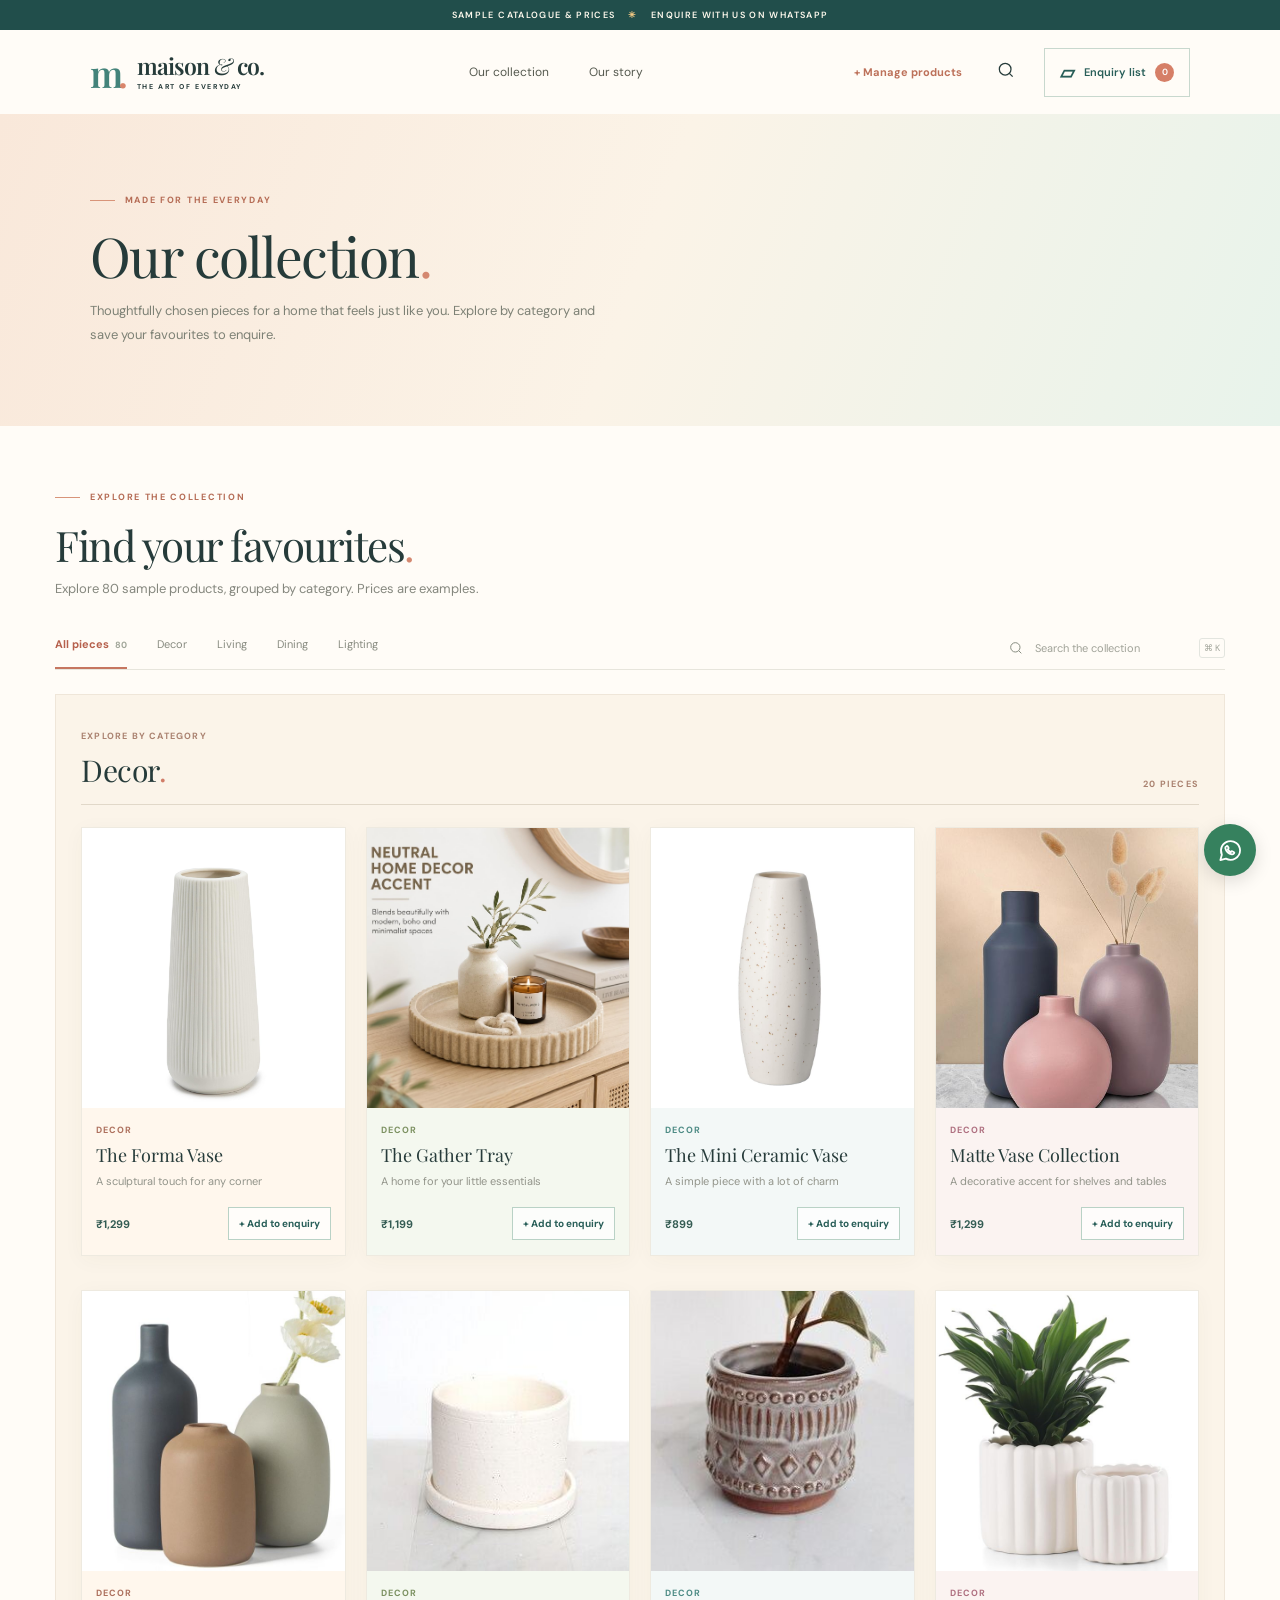
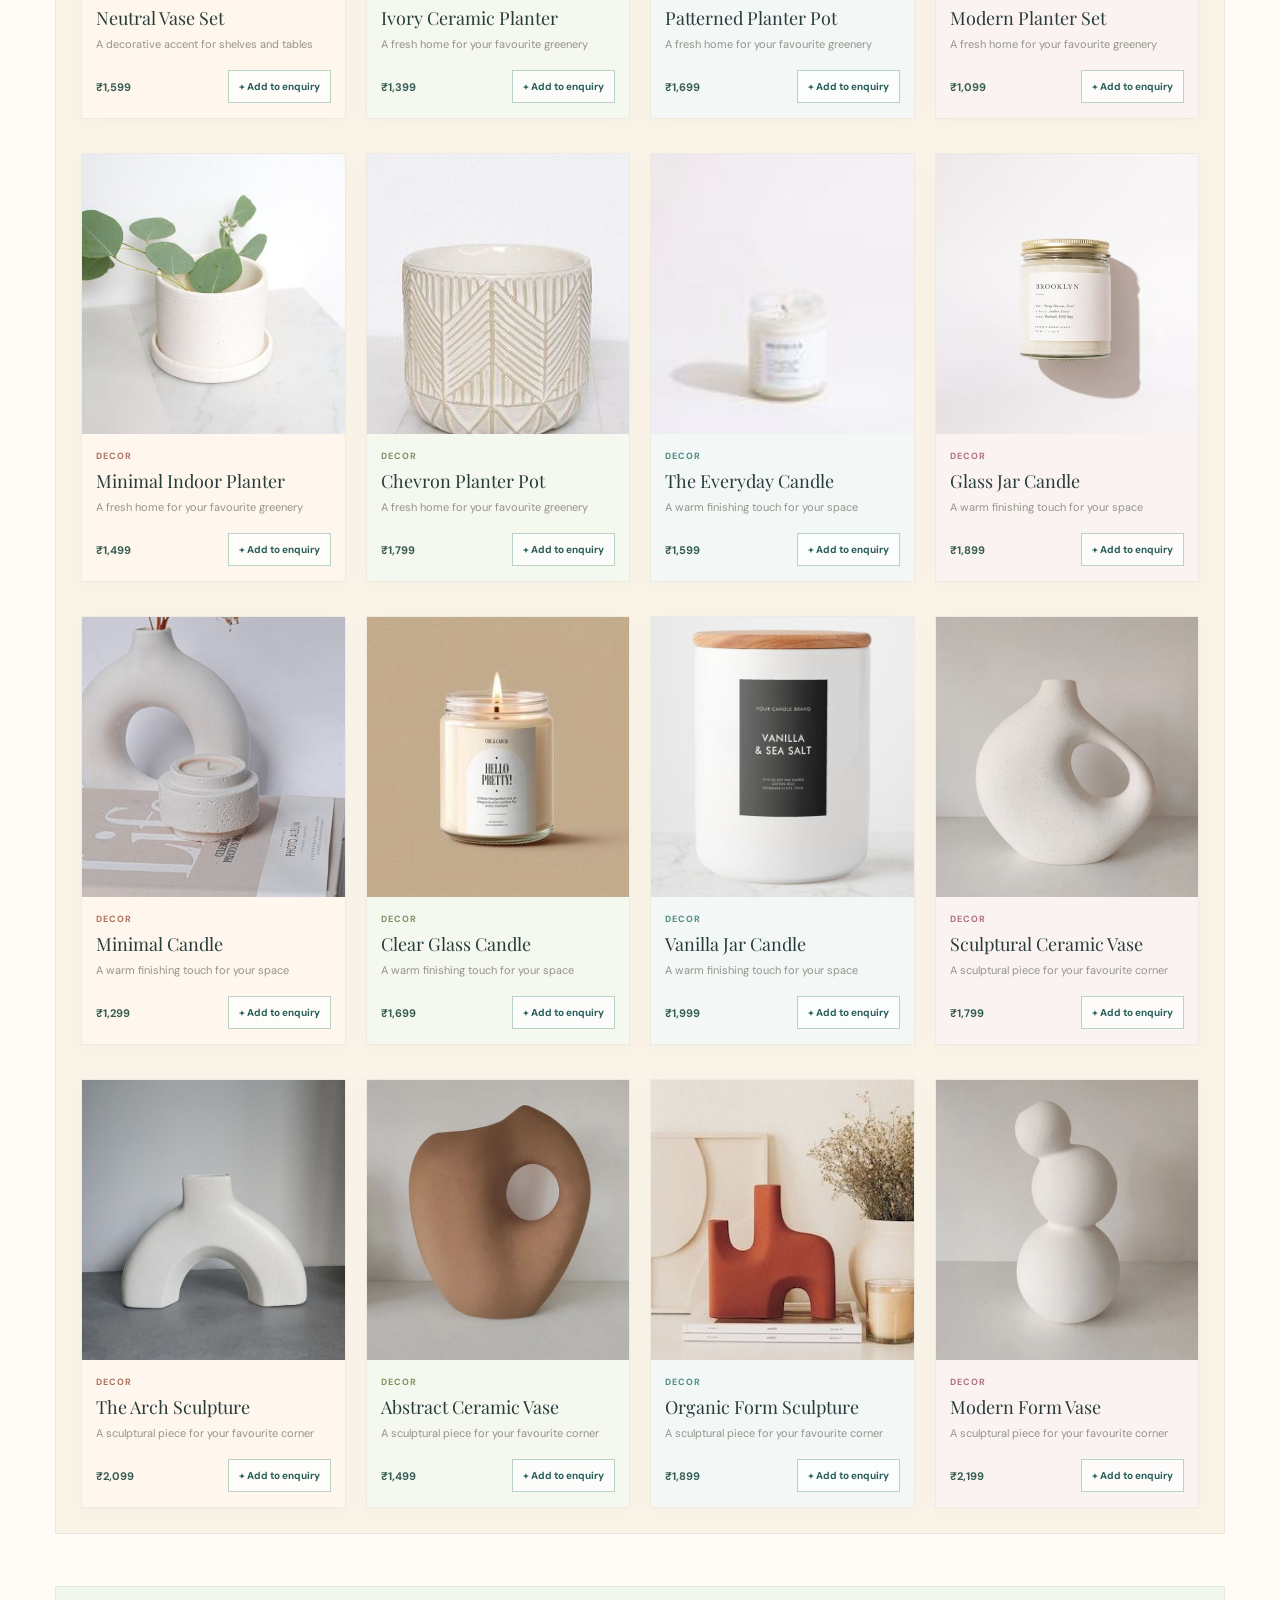
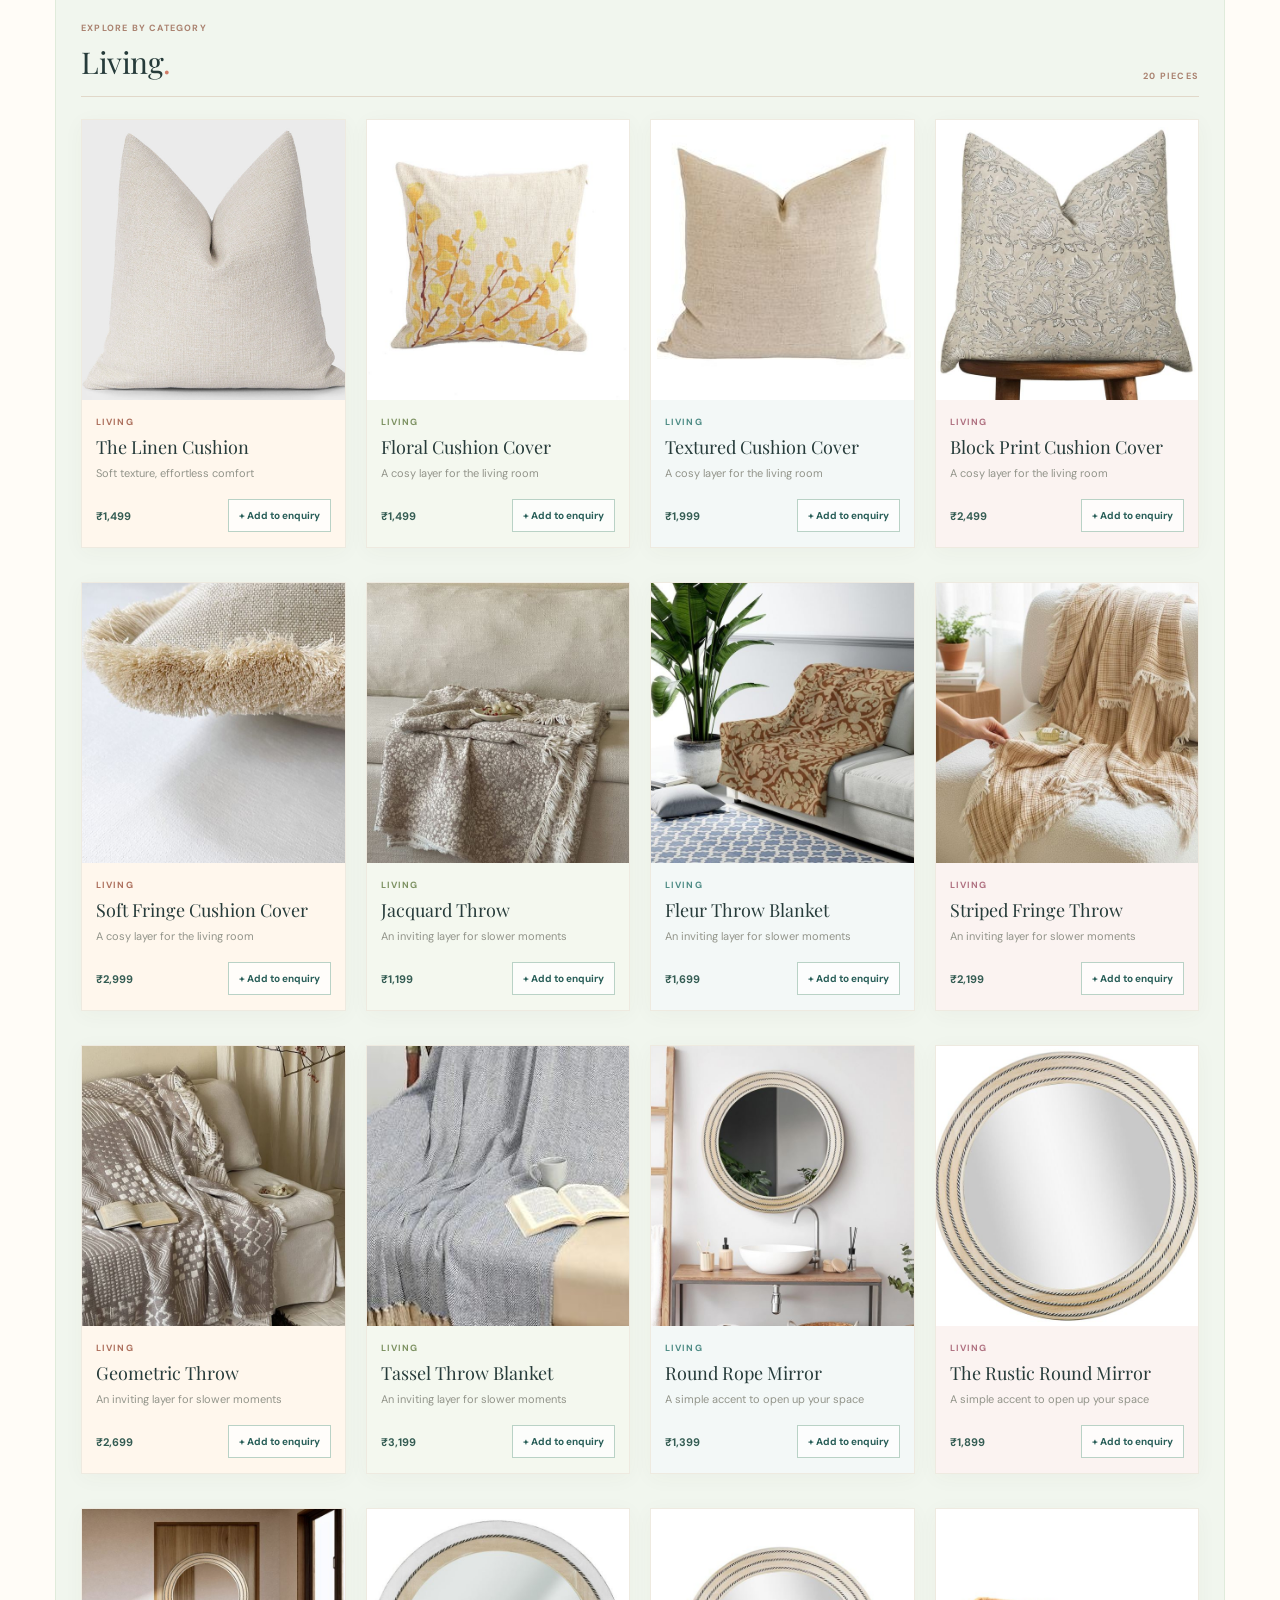
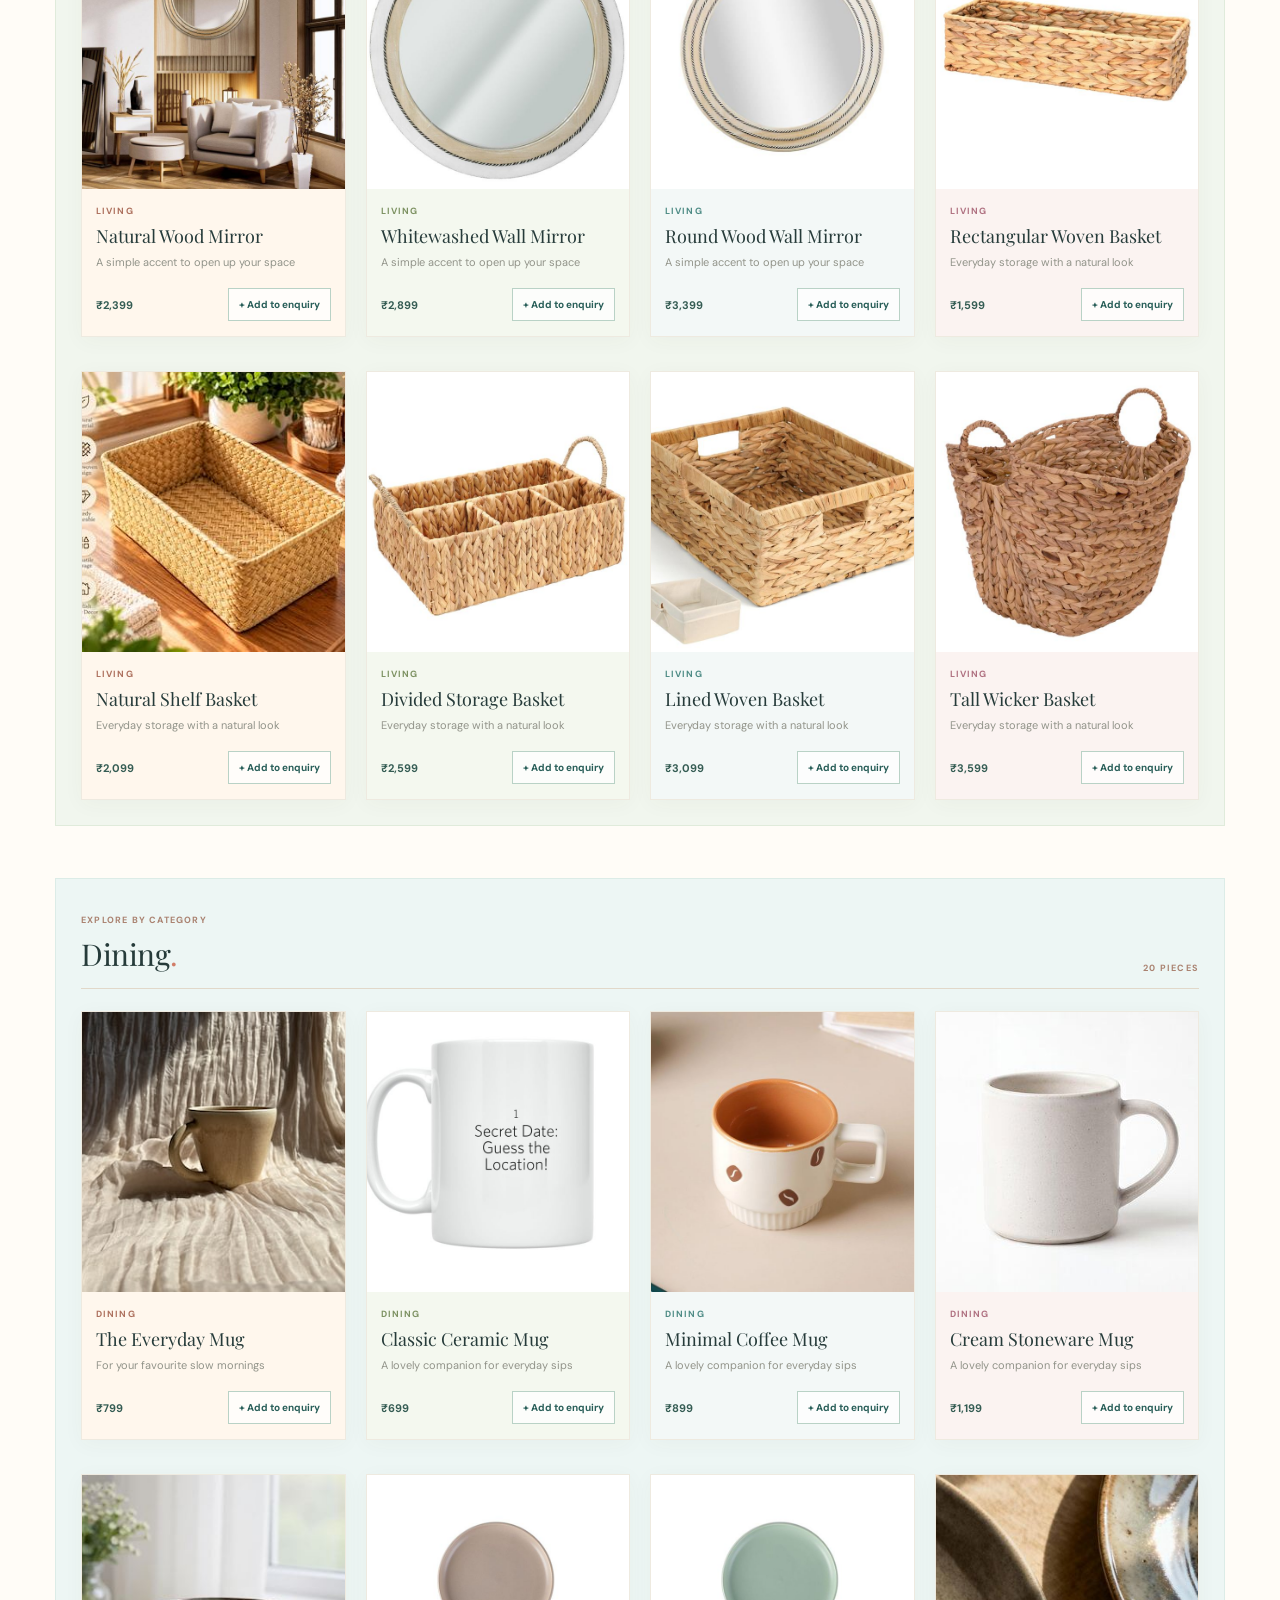
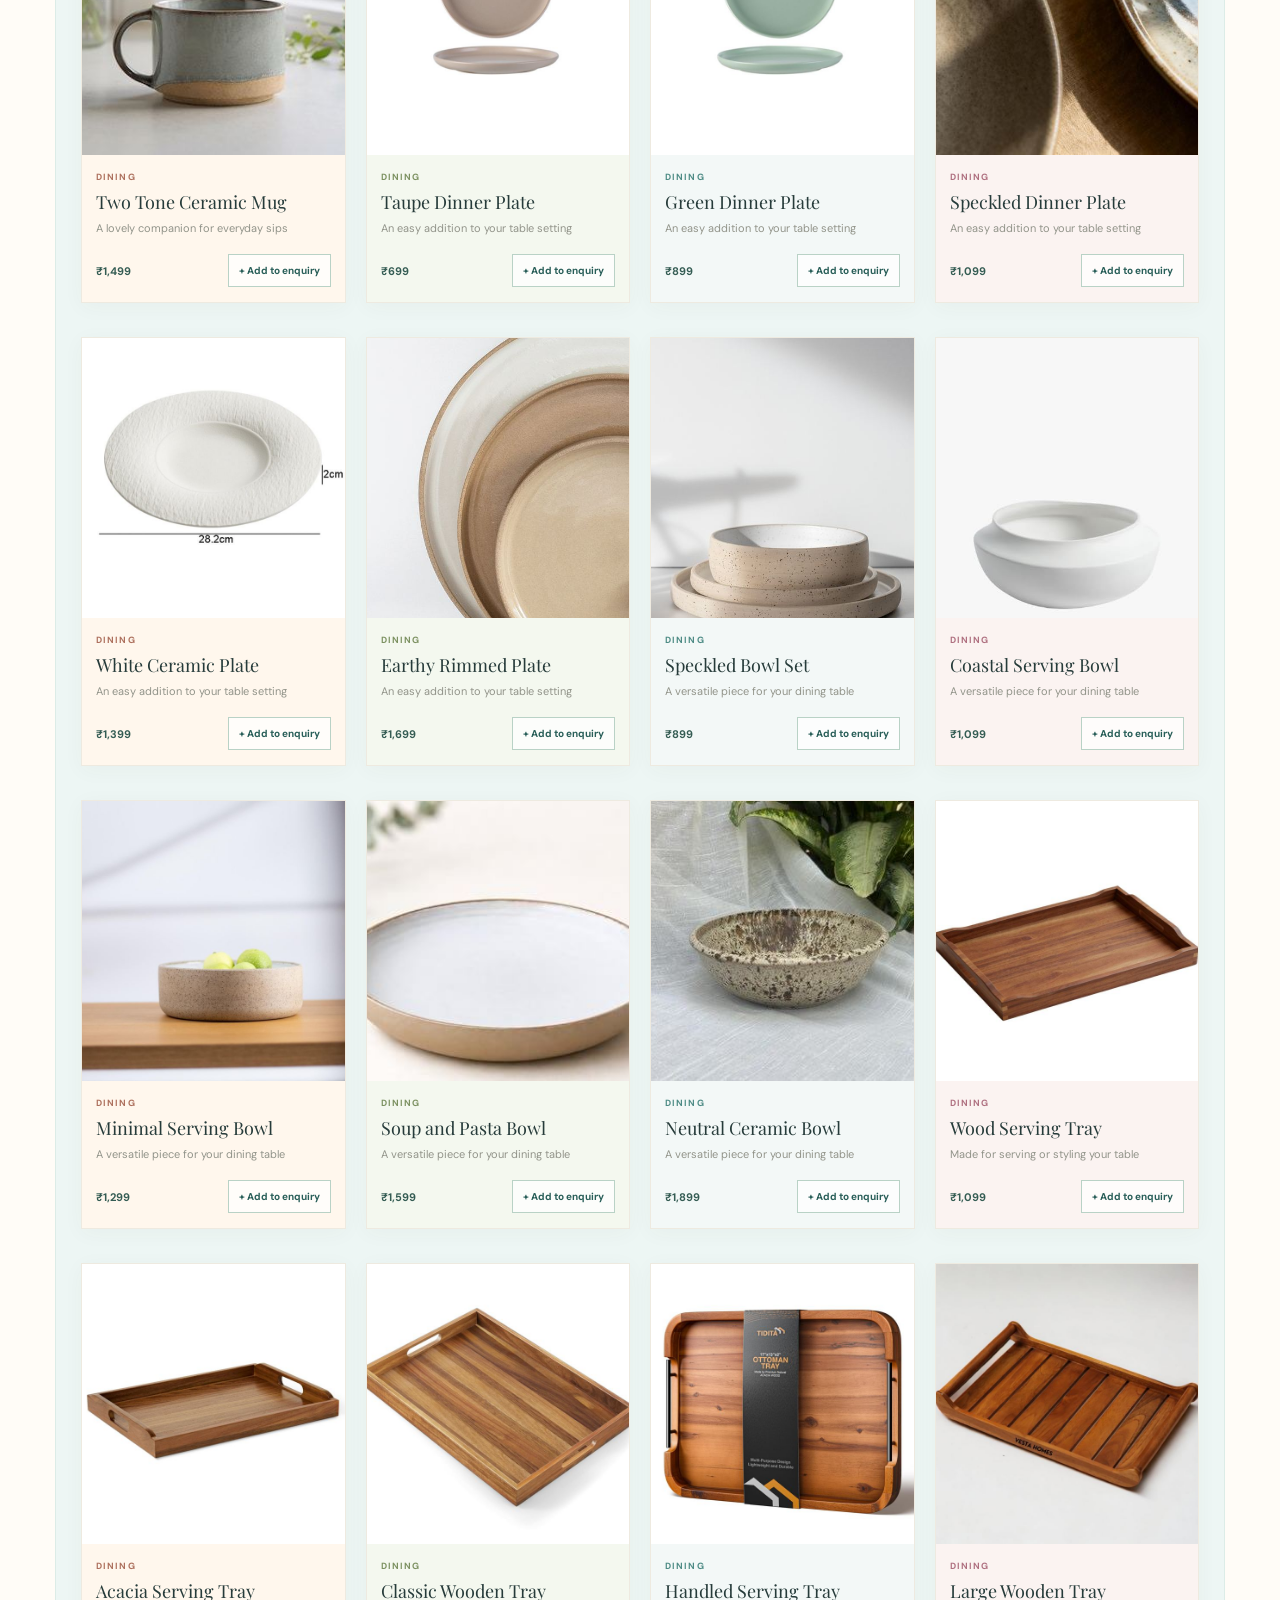
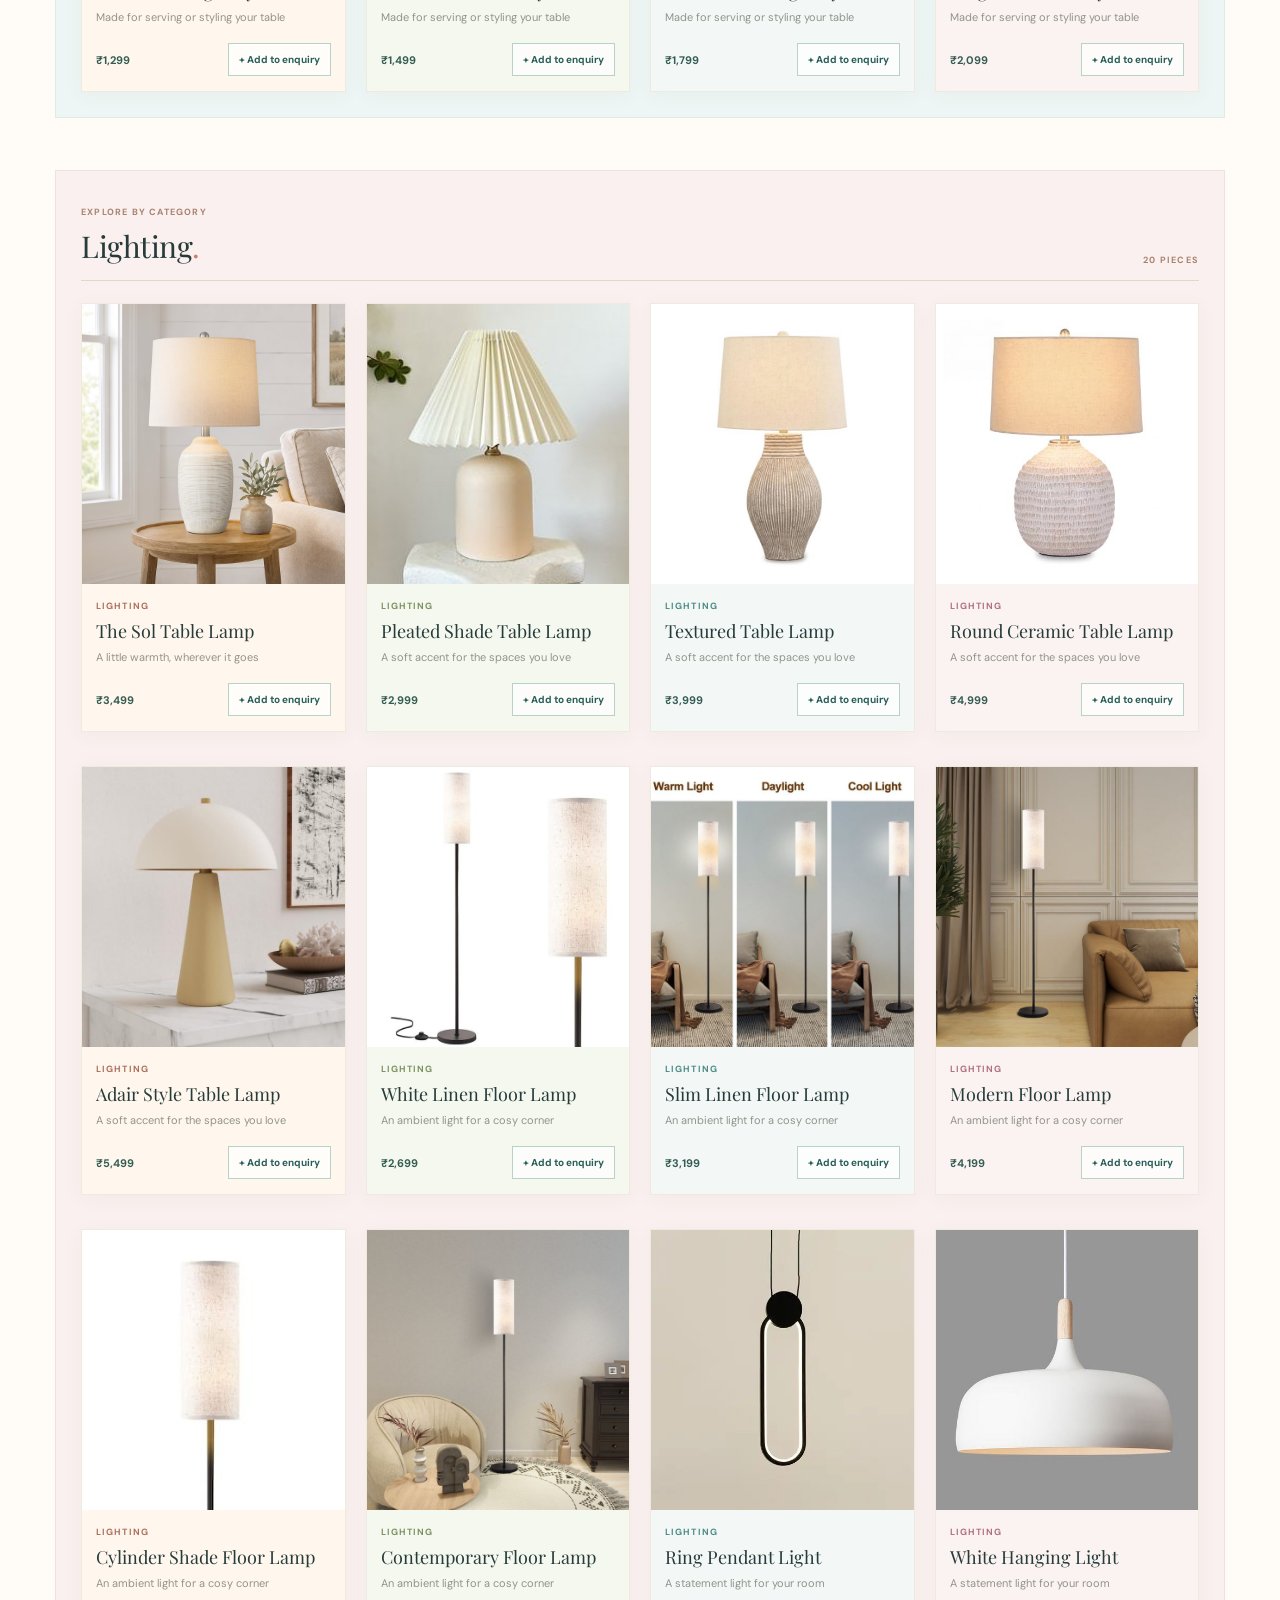
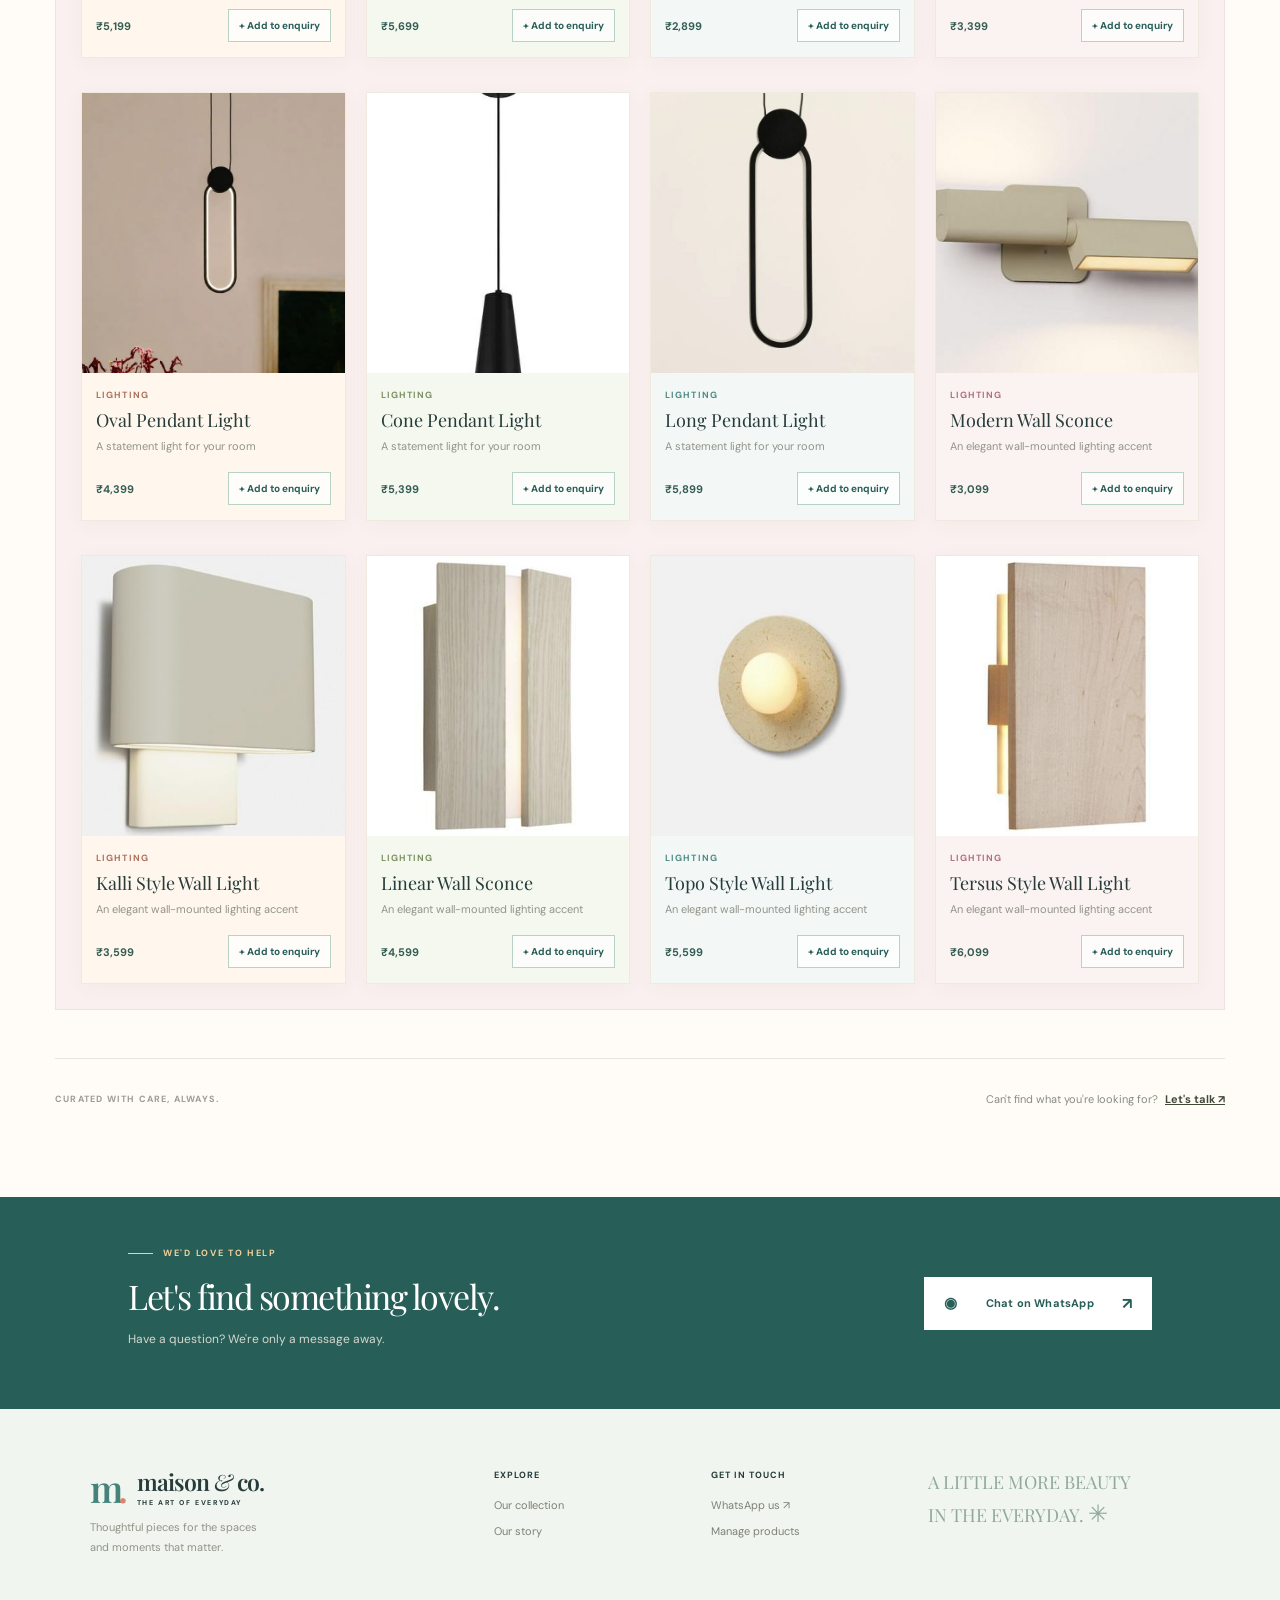
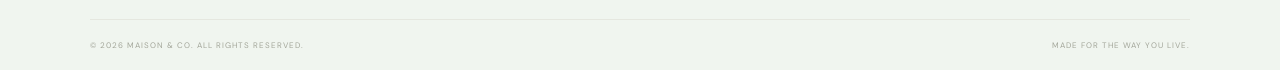
==== collection.html @ fc37f3b0 "Add catalogue website" ====
<!DOCTYPE html>
<html lang="en">
<head>
  <meta charset="UTF-8"><meta name="viewport" content="width=device-width, initial-scale=1">
  <meta name="description" content="A thoughtfully curated home and lifestyle catalogue. Discover pieces and enquire directly on WhatsApp.">
  <title>Our Collection | Maison & Co.</title>
  <link rel="stylesheet" href="style.css">
</head>
<body class="collection-page">
  <div class="announcement">SAMPLE CATALOGUE & PRICES <span>✳</span> ENQUIRE WITH US ON WHATSAPP</div>
  <header class="site-header">
    <a href="index.html" class="brand" aria-label="Maison and Co home"><span class="brand-mark">m<span>.</span></span><span>maison <i>&</i> co.<small>THE ART OF EVERYDAY</small></span></a>
    <nav class="main-nav" aria-label="Main navigation"><a href="collection.html">Our collection</a><a href="index.html#story">Our story</a></nav>
    <div class="header-actions"><button class="manage-trigger" data-manage-products>+ <span>Manage products</span></button><button class="icon-button search-trigger" aria-label="Search products" title="Search products"><svg viewBox="0 0 24 24"><circle cx="11" cy="11" r="7"></circle><path d="m16 16 4 4"></path></svg></button><button class="enquiry-top" data-open-drawer><span class="bag-icon">▱</span> Enquiry list <span class="count">0</span></button><button class="menu-toggle icon-button" aria-label="Open menu" aria-expanded="false">☰</button></div>
  </header>
  <main id="top">
    <div class="collection-intro"><div class="eyebrow muted"><span></span> MADE FOR THE EVERYDAY</div><h1>Our collection<span>.</span></h1><p>Thoughtfully chosen pieces for a home that feels just like you. Explore by category and save your favourites to enquire.</p></div>
    <section class="collection section-wrap" id="collection">
      <div class="section-heading"><div><div class="eyebrow muted"><span></span> EXPLORE THE COLLECTION</div><h2>Find your favourites<span>.</span></h2><p>Explore 80 sample products, grouped by category. Prices are examples.</p></div></div>
      <div class="toolbar"><div class="filters" role="group" aria-label="Filter by category"><button class="filter active" data-category="All">All pieces <span id="all-count">06</span></button><button class="filter" data-category="Decor">Decor</button><button class="filter" data-category="Living">Living</button><button class="filter" data-category="Dining">Dining</button><button class="filter" data-category="Lighting">Lighting</button></div><label class="search-box"><svg viewBox="0 0 24 24"><circle cx="11" cy="11" r="7"></circle><path d="m16 16 4 4"></path></svg><input id="search" type="search" placeholder="Search the collection" aria-label="Search the collection"><span>⌘ K</span></label></div>
      <div class="category-collections" id="product-grid"></div><div id="empty" class="empty" hidden>No pieces found. Try another search or category. <button id="clear-filters">Clear filters</button></div>
      <div class="collection-bottom"><span>CURATED WITH CARE, ALWAYS.</span><p>Can't find what you're looking for? <button class="inline-link" data-general-enquiry>Let's talk ↗</button></p></div>
    </section>
    <section class="contact-banner"><div><div class="eyebrow light"><span></span> WE'D LOVE TO HELP</div><h2>Let's find something lovely.</h2><p>Have a question? We're only a message away.</p></div><button class="button button-light" data-general-enquiry><span class="wa-icon">◉</span> Chat on WhatsApp <span>↗</span></button></section>
  </main>
  <footer><div class="footer-main"><div><a href="index.html" class="brand footer-brand"><span class="brand-mark">m<span>.</span></span><span>maison <i>&</i> co.<small>THE ART OF EVERYDAY</small></span></a><p>Thoughtful pieces for the spaces<br>and moments that matter.</p></div><div><strong>EXPLORE</strong><a href="collection.html">Our collection</a><a href="index.html#story">Our story</a></div><div><strong>GET IN TOUCH</strong><button data-general-enquiry>WhatsApp us ↗</button><button data-manage-products>Manage products</button></div><div class="footer-note">A LITTLE MORE BEAUTY<br>IN THE EVERYDAY. <span>✳</span></div></div><div class="footer-bottom"><span>© 2026 MAISON & CO. ALL RIGHTS RESERVED.</span><span>MADE FOR THE WAY YOU LIVE.</span></div></footer>
  <button class="floating-wa" data-general-enquiry aria-label="Chat on WhatsApp" title="Chat on WhatsApp"><svg viewBox="0 0 24 24"><path d="M20.5 11.8a8.5 8.5 0 0 1-12.6 7.4L3 20.5l1.3-4.8a8.5 8.5 0 1 1 16.2-3.9Z"></path><path d="M8.5 8.2c.3-.4.6-.4.8-.1l1 1.5c.2.3 0 .6-.3.9l-.4.4c.6 1.2 1.4 2 2.7 2.6l.5-.6c.2-.3.5-.4.8-.2l1.5.8c.3.2.4.5.2.8-.4.8-1.1 1.2-2 1.1-2.9-.5-5.2-2.6-5.9-5.4-.2-.7.2-1.4 1.1-1.8Z"></path></svg></button>
  <div class="overlay" id="overlay" hidden></div>
  <aside class="drawer" id="drawer" role="dialog" aria-modal="true" aria-labelledby="drawer-title" aria-hidden="true"><div class="drawer-head"><div><div class="eyebrow muted"><span></span> YOUR FAVOURITES</div><h2 id="drawer-title">Your enquiry list<span>.</span></h2></div><button class="close" data-close aria-label="Close enquiry list">×</button></div><p class="drawer-intro">A little list of things you love. Send it our way and we'll take it from there.</p><div id="drawer-items" class="drawer-items"></div><div class="drawer-footer"><label for="note">Anything else? <span>OPTIONAL</span></label><textarea id="note" placeholder="Ask us about availability, details, or anything else..."></textarea><button id="send-list" class="button button-dark full">Send enquiry on WhatsApp <span>↗</span></button><p>Opens WhatsApp with your message ready to send.</p></div></aside>
  <div class="modal manager-modal" id="manager-modal" role="dialog" aria-modal="true" aria-labelledby="manager-title" aria-hidden="true">
    <button class="close modal-close" data-close aria-label="Close product manager">×</button>
    <div class="eyebrow muted"><span></span> YOUR CATALOGUE</div><h2 id="manager-title">Manage products<span>.</span></h2>
    <p>Add your own products below. Products are saved in this browser on this device only.</p>
    <form id="product-form">
      <input type="hidden" id="edit-id">
      <div class="form-grid"><div><label for="product-name">Product name *</label><input id="product-name" maxlength="80" placeholder="e.g. Handmade vase" required></div><div><label for="product-category">Category *</label><select id="product-category" required><option>Decor</option><option>Living</option><option>Dining</option><option>Lighting</option></select></div>
      <div><label for="product-price">Price (₹) *</label><input id="product-price" type="number" min="0" step="0.01" placeholder="e.g. 1299" required></div><div><label for="product-image">Product photo</label><input id="product-image" type="file" accept="image/jpeg,image/png,image/webp"></div></div>
      <label for="product-description">Short description</label><input id="product-description" maxlength="120" placeholder="Tell customers a little about it">
      <small>JPG, PNG or WebP. Images are resized to save browser storage. Leave the photo blank when editing to keep the current one.</small>
      <div class="error" id="product-error" role="alert"></div><div class="manager-actions"><button class="button button-dark" type="submit" id="save-product">Add product <span>↗</span></button><button type="button" id="cancel-edit" class="cancel-edit" hidden>Cancel edit</button></div>
    </form>
    <div class="manage-list-head"><strong>YOUR PRODUCTS</strong><span id="manager-count"></span></div><div id="manage-list" class="manage-list"></div>
  </div>
  <div class="toast" role="status" aria-live="polite"></div>
  <script src="script.js"></script>
</body></html>
---- style.css ----
@import url('https://fonts.googleapis.com/css2?family=DM+Sans:wght@400;500;600;700&family=Playfair+Display:ital,wght@0,400;0,500;0,600;1,400&display=swap');
:root{--ink:#292d24;--olive:#404936;--muted:#77786d;--cream:#f7f6f1;--line:#e5e5dd;--serif:'Playfair Display',Georgia,serif;--sans:'DM Sans',Arial,sans-serif}*{box-sizing:border-box}html{scroll-behavior:smooth}body{margin:0;background:#fff;color:var(--ink);font-family:var(--sans);font-size:14px}button,input,textarea{font:inherit}button{cursor:pointer}a{color:inherit;text-decoration:none}button:focus-visible,a:focus-visible,input:focus-visible,textarea:focus-visible{outline:3px solid #b2945c;outline-offset:3px}.announcement{height:30px;display:flex;justify-content:center;align-items:center;gap:13px;background:#414a39;color:#fff;font-size:9px;letter-spacing:1.35px;font-weight:600}.announcement span{color:#c5caad}.site-header{height:84px;display:flex;align-items:center;justify-content:space-between;padding:0 7%;background:#fff;position:relative;z-index:3}.brand{display:inline-flex;align-items:center;gap:9px;font-family:var(--serif);font-size:23px;line-height:1;font-weight:600;letter-spacing:-1px;white-space:nowrap}.brand i{font-weight:400}.brand small{display:block;font-family:var(--sans);font-size:7px;letter-spacing:1.6px;margin-top:6px;font-weight:700}.brand-mark{font-family:var(--serif);font-size:37px;line-height:1;color:#697356;letter-spacing:-5px;margin-right:5px}.brand-mark span{color:#b99865}.main-nav{display:flex;gap:40px;color:#55594f;font-size:12px}.main-nav a:hover,.text-link:hover{color:#8b7650}.header-actions{display:flex;align-items:center;gap:24px}.icon-button{border:0;background:transparent;padding:4px;color:var(--ink)}.icon-button svg,.search-box svg{width:20px;fill:none;stroke:currentColor;stroke-width:1.5}.enquiry-top{background:none;border:1px solid #d8dbd1;padding:11px 15px;font-size:11px;font-weight:600;display:flex;align-items:center;gap:9px}.bag-icon{font-size:19px}.count{background:#454f3a;color:#fff;border-radius:50%;width:19px;height:19px;display:grid;place-items:center;font-size:9px}.menu-toggle{display:none}.hero{height:520px;position:relative;background:#e8e2d5 url('images/hero.png') center 54%/cover}.hero-shade{position:absolute;inset:0;background:linear-gradient(90deg,rgba(244,240,229,.94) 0%,rgba(244,240,229,.83) 27%,rgba(244,240,229,.19) 58%,transparent 100%)}.hero-content{position:relative;padding:107px 7% 0;max-width:710px}.eyebrow{display:flex;align-items:center;gap:10px;font-size:9px;letter-spacing:1.7px;font-weight:700;color:#66705c}.eyebrow span{width:25px;height:1px;background:#7c856f}.hero h1,.section-heading h2,.story h2,.how h2,.contact-banner h2,.drawer h2,.modal h2{font-family:var(--serif);font-weight:400;letter-spacing:-1.5px}.hero h1{font-size:clamp(45px,4.7vw,67px);line-height:1.13;margin:25px 0 17px}.hero h1 em,.story h2 em{font-weight:400;color:#7d866c}.hero p{font-size:14px;line-height:1.8;color:#686a60;max-width:330px;margin:0 0 26px}.button{display:inline-flex;align-items:center;justify-content:center;gap:28px;border:0;padding:16px 20px;font-size:11px;font-weight:700;letter-spacing:.2px;transition:background .2s,transform .2s}.button:hover{transform:translateY(-2px)}.button-dark{background:#414a39;color:#fff}.button-dark:hover{background:#59644c}.button span:last-child{font-size:16px}.hero-note{position:absolute;bottom:25px;right:7%;display:flex;align-items:center;gap:12px;font-size:8px;letter-spacing:1.2px;color:#575d4e;font-weight:700}.hero-line{width:65px;height:1px;background:#7f8578}.benefits{display:grid;grid-template-columns:repeat(3,1fr);max-width:1100px;margin:auto;padding:29px 0;border-bottom:1px solid var(--line)}.benefits>div{display:flex;justify-content:center;align-items:center;gap:14px;border-right:1px solid var(--line)}.benefits>div:last-child{border:0}.benefit-icon{font-size:28px;color:#7c886d}.benefits strong,.benefits small{display:block}.benefits strong{font-size:11px;font-weight:700}.benefits small{color:#92948a;font-size:10px;margin-top:5px}.section-wrap{max-width:1240px;margin:auto;padding-left:35px;padding-right:35px}.collection{padding-top:85px;padding-bottom:80px}.section-heading{display:flex;align-items:end;justify-content:space-between}.section-heading h2,.how h2{font-size:42px;line-height:1.2;margin:17px 0 10px}.section-heading h2 span,.drawer h2 span,.modal h2 span{color:#929c81}.section-heading p,.how-title p{color:#85877e;font-size:13px;margin:0}.text-link{font-size:11px;font-weight:700;border-bottom:1px solid #878d7f;padding-bottom:7px}.text-link span{margin-left:16px;font-size:15px}.toolbar{display:flex;align-items:center;justify-content:space-between;gap:20px;margin:40px 0 24px;border-bottom:1px solid var(--line)}.filters{display:flex;gap:30px}.filter{background:transparent;border:0;border-bottom:2px solid transparent;padding:0 0 16px;color:#888b80;font-size:11px;white-space:nowrap}.filter.active{border-bottom-color:#414a39;color:#30372c;font-weight:700}.filter span{font-size:9px;color:#a1a699;margin-left:3px}.search-box{display:flex;align-items:center;gap:9px;margin-bottom:10px;color:#888d81}.search-box svg{width:16px}.search-box input{border:0;outline:0;width:157px;font-size:11px;background:transparent}.search-box input::placeholder{color:#a0a298}.search-box span{font-size:9px;color:#a3a69c;border:1px solid #e3e5df;border-radius:3px;padding:3px 4px}.product-grid{display:grid;grid-template-columns:repeat(4,1fr);gap:34px 20px}.product-image{height:280px;background:#f2f1eb;position:relative;overflow:hidden}.product-image img{width:100%;height:100%;object-fit:cover;transition:transform .45s}.product-card:hover img{transform:scale(1.04)}.badge{position:absolute;top:13px;left:13px;padding:7px 9px;background:#fff;color:#68715e;font-size:8px;font-weight:700;letter-spacing:1px}.product-info{padding:16px 0 0}.product-category{font-size:9px;color:#999c90;letter-spacing:1.1px;font-weight:700;text-transform:uppercase}.product-info h3{font-family:var(--serif);font-size:18px;font-weight:400;margin:7px 0}.product-description{color:#92948a;font-size:11px;min-height:16px;margin:0}.product-bottom{display:flex;align-items:center;justify-content:space-between;margin-top:17px}.price{font-size:11px;font-weight:700;color:#656b5c}.add-btn{border:1px solid #daddd2;color:#414a39;background:#fff;padding:9px 10px;font-size:10px;font-weight:700}.add-btn:hover,.add-btn.added{background:#414a39;color:#fff;border-color:#414a39}.collection-bottom{margin-top:48px;padding-top:22px;border-top:1px solid var(--line);display:flex;justify-content:space-between;align-items:center}.collection-bottom>span{font-size:9px;letter-spacing:1.2px;color:#9a9d92;font-weight:700}.collection-bottom p{font-size:11px;color:#888b80}.inline-link{border:0;background:transparent;color:#414a39;text-decoration:underline;font-weight:700;padding:0 0 0 4px}.empty{padding:50px;text-align:center;color:#777}.empty button{border:0;background:none;text-decoration:underline;color:#414a39}.story{background:#f2f2eb;display:grid;grid-template-columns:1fr 1fr;min-height:450px}.story-image{position:relative;overflow:hidden}.story-image img{height:100%;width:100%;object-fit:cover;object-position:70% center;position:absolute}.story-image span{position:absolute;bottom:22px;left:8%;color:white;font-size:9px;letter-spacing:1.5px;font-weight:700}.story-copy{max-width:580px;padding:85px 11%}.story h2{font-size:41px;line-height:1.25;margin:20px 0}.story-copy p{font-size:12px;line-height:1.9;color:#777b70}.story-copy .text-link{display:inline-block;margin-top:18px}.how{padding-top:90px;padding-bottom:90px}.how-title{text-align:center}.how-title .eyebrow{justify-content:center}.steps{display:grid;grid-template-columns:repeat(3,1fr);gap:60px;margin-top:50px}.steps>div{border-top:1px solid #dedfd7;padding-top:22px}.steps b{font-family:var(--serif);font-weight:400;color:#a9b19e;font-size:26px}.steps h3{font-family:var(--serif);font-size:20px;font-weight:400;margin:15px 0 8px}.steps p{color:#8a8e82;line-height:1.8;font-size:12px}.contact-banner{background:#4a5442;color:#fff;padding:50px 10%;display:flex;justify-content:space-between;align-items:center}.light{color:#cbd2c2}.light span{background:#cbd2c2}.contact-banner h2{font-size:34px;margin:14px 0 8px}.contact-banner p{font-size:12px;color:#d3d8ce}.button-light{background:#fff;color:#414a39}.wa-icon{font-size:15px}footer{background:#f7f7f2;padding:60px 7% 20px}.footer-main{display:grid;grid-template-columns:2fr 1fr 1fr 1.4fr;gap:30px}.footer-main p{color:#909388;line-height:1.8;font-size:11px}.footer-main>div>strong{font-size:9px;letter-spacing:1px;display:block;margin:0 0 17px}.footer-main>div>a:not(.brand),.footer-main>div>button{display:block;border:0;background:none;padding:0;margin:0 0 12px;color:#7d8176;font-size:11px}.footer-note{font-family:var(--serif);font-size:18px;line-height:1.5;color:#9ba594}.footer-note span{font-family:var(--sans);font-size:24px}.footer-bottom{margin-top:50px;padding-top:20px;border-top:1px solid #e5e7df;display:flex;justify-content:space-between;color:#a3a69a;font-size:8px;letter-spacing:1px}.floating-wa{position:fixed;bottom:24px;right:24px;border:0;background:#4d7052;color:white;width:52px;height:52px;border-radius:50%;display:grid;place-items:center;box-shadow:0 5px 18px #0002;z-index:4}.floating-wa svg{width:27px;fill:none;stroke:currentColor;stroke-width:1.6;stroke-linecap:round;stroke-linejoin:round}.overlay{position:fixed;inset:0;background:#1d241bb0;z-index:9}.drawer{position:fixed;z-index:10;right:0;top:0;height:100dvh;width:min(480px,100%);background:white;transform:translateX(105%);transition:transform .25s;display:flex;flex-direction:column;padding:30px}.drawer.open{transform:translateX(0)}.drawer-head{display:flex;justify-content:space-between}.drawer h2,.modal h2{font-size:30px;margin:14px 0}.close{background:none;border:0;font-size:30px;font-weight:300;align-self:flex-start;color:#6c7166}.drawer-intro,.modal>p{color:#85897e;font-size:12px;line-height:1.7}.drawer-items{overflow:auto;flex:1;margin:15px 0}.drawer-empty{text-align:center;color:#92978b;padding:55px 10px;font-size:12px;line-height:1.8}.drawer-item{display:flex;gap:15px;border-bottom:1px solid var(--line);padding:14px 0}.drawer-item img{width:75px;height:75px;object-fit:cover}.drawer-item div{flex:1}.drawer-item h3{font:17px var(--serif);margin:5px 0}.drawer-item p{font-size:10px;color:#95998d}.remove{border:0;background:none;color:#888;font-size:11px;text-decoration:underline}.drawer-footer{border-top:1px solid var(--line);padding-top:20px}.drawer-footer label,.modal label{font-size:11px;font-weight:700;display:block;margin-bottom:8px}.drawer-footer label span{float:right;color:#aaa;font-size:8px;letter-spacing:1px}.drawer-footer textarea{resize:vertical;width:100%;min-height:70px;padding:12px;border:1px solid #dfe1d9;font-size:11px;margin-bottom:15px}.full{width:100%;justify-content:space-between}.drawer-footer>p{text-align:center;color:#a0a49a;font-size:10px}.modal{display:none;position:fixed;top:50%;left:50%;transform:translate(-50%,-50%);width:min(440px,calc(100% - 32px));background:#fff;z-index:11;padding:34px}.modal.open{display:block}.modal-close{float:right}.modal input{width:100%;border:1px solid #dfe1d9;padding:13px}.modal small{display:block;color:#92978b;font-size:10px;margin:8px 0 16px}.modal .setup-note{background:#f4f5f0;padding:12px;margin:16px 0 0;font-size:10px}.error{color:#ae4238;font-size:11px;margin-bottom:10px}.toast{position:fixed;bottom:25px;left:50%;transform:translate(-50%,20px);background:#303a2e;color:#fff;padding:12px 18px;font-size:12px;opacity:0;pointer-events:none;transition:.2s;z-index:20}.toast.show{opacity:1;transform:translate(-50%,0)}
@media(max-width:900px){.site-header{padding:0 5%}.main-nav{gap:18px}.product-grid{grid-template-columns:repeat(3,1fr)}.product-image{height:260px}.story-copy{padding:65px 9%}.footer-main{grid-template-columns:2fr 1fr 1fr}.footer-note{display:none}}
@media(max-width:640px){.announcement{font-size:7px;letter-spacing:.7px;height:27px}.site-header{height:68px}.brand{font-size:19px}.brand-mark{font-size:31px}.brand small{font-size:6px}.main-nav{display:none;position:absolute;top:68px;left:0;right:0;background:white;padding:20px 5%;box-shadow:0 10px 15px #0001;flex-direction:column}.main-nav.open{display:flex}.header-actions{gap:12px}.enquiry-top{font-size:0;padding:8px;gap:6px}.bag-icon{font-size:20px}.count{font-size:9px}.menu-toggle{display:block;font-size:21px}.hero{height:500px;background-position:61% center}.hero-shade{background:linear-gradient(90deg,rgba(244,240,229,.95),rgba(244,240,229,.7) 60%,rgba(244,240,229,.12))}.hero-content{padding:100px 7% 0}.hero h1{font-size:43px}.hero-note{font-size:7px}.benefits{padding:20px 10px}.benefits>div{gap:7px}.benefit-icon{font-size:21px}.benefits strong{font-size:9px}.benefits small{font-size:8px}.section-wrap{padding-left:20px;padding-right:20px}.collection{padding-top:60px;padding-bottom:55px}.section-heading h2,.how h2{font-size:32px}.section-heading .text-link{display:none}.toolbar{display:block;margin-top:30px}.filters{gap:23px;overflow:auto}.filter{padding-bottom:12px}.search-box{border-top:1px solid var(--line);margin:0;padding:12px 0}.search-box input{width:100%}.search-box span{display:none}.product-grid{grid-template-columns:repeat(2,1fr);gap:28px 12px}.product-image{height:auto;aspect-ratio:1/1.12}.product-info h3{font-size:16px}.product-description{font-size:10px}.product-bottom{align-items:flex-start;gap:8px;flex-direction:column}.add-btn{width:100%;text-align:center}.collection-bottom{display:block}.collection-bottom p{margin-top:15px}.story{grid-template-columns:1fr}.story-image{height:280px}.story-copy{padding:50px 25px}.story h2{font-size:34px}.how{padding-top:60px;padding-bottom:60px}.steps{grid-template-columns:1fr;gap:10px;margin-top:35px}.steps>div{padding:16px 0}.steps h3{margin:8px 0}.steps p{margin-bottom:0}.contact-banner{padding:40px 25px;display:block}.contact-banner h2{font-size:29px}.contact-banner .button{margin-top:15px}.footer-main{grid-template-columns:1fr 1fr}.footer-main>div:first-child{grid-column:1/-1}.footer-bottom{gap:20px;line-height:1.6}.floating-wa{width:48px;height:48px;right:15px;bottom:15px}}
.manage-trigger{border:0;background:transparent;font-size:11px;font-weight:700;color:#46513e;white-space:nowrap}.manager-modal{width:min(650px,calc(100% - 32px));max-height:90dvh;overflow:auto}.manager-modal h2{margin-bottom:8px}.manager-modal>p{margin-top:0}.form-grid{display:grid;grid-template-columns:1fr 1fr;gap:13px;margin-bottom:13px}.manager-modal select{width:100%;border:1px solid #dfe1d9;padding:12px;background:white;font:inherit;color:var(--ink);height:43px}.manager-modal input[type=file]{font-size:10px;padding:10px 5px;height:43px}.manager-actions{display:flex;align-items:center;gap:15px}.cancel-edit{border:0;background:none;text-decoration:underline;font-size:11px;color:#666}.manage-list-head{border-top:1px solid var(--line);padding-top:20px;margin-top:22px;display:flex;justify-content:space-between;font-size:9px;letter-spacing:1px;color:#777}.manage-list{margin-top:8px}.manage-row{display:flex;align-items:center;gap:12px;padding:10px 0;border-bottom:1px solid var(--line)}.manage-row img{width:48px;height:48px;object-fit:cover}.manage-row .manage-info{flex:1;min-width:0}.manage-row strong{font-size:12px;display:block;overflow:hidden;text-overflow:ellipsis}.manage-row small{margin:5px 0 0}.manage-row button{border:0;background:none;font-size:11px;color:#59634f;text-decoration:underline}.manage-row button.delete{color:#a15b51}@media(max-width:640px){.manage-trigger{font-size:19px}.manage-trigger span{display:none}.manager-modal{padding:24px}.form-grid{gap:10px}.manage-row{gap:6px}.manage-row button{padding:4px}}
.collection-intro{padding:80px max(7%,calc((100% - 1170px)/2));background:#f2f2eb}.collection-intro h1{font:400 55px/1.15 var(--serif);letter-spacing:-1.5px;margin:18px 0 12px}.collection-intro h1 span{color:#8c997f}.collection-intro p{max-width:510px;color:#7d8175;line-height:1.8;font-size:13px;margin:0}.collection-page .collection{padding-top:65px}.category-group{margin-bottom:52px}.category-group:last-child{margin-bottom:0}.category-heading{display:flex;align-items:end;justify-content:space-between;border-bottom:1px solid var(--line);padding-bottom:14px;margin:5px 0 22px}.category-heading span{font-size:9px;letter-spacing:1.2px;font-weight:700;color:#9b9f93}.category-heading h3{font:400 30px var(--serif);letter-spacing:-.5px;margin:7px 0 0}.category-heading em{color:#97a38d;font-style:normal}@media(max-width:640px){.collection-intro{padding:52px 20px}.collection-intro h1{font-size:42px}.collection-page .collection{padding-top:48px}.category-group{margin-bottom:38px}.category-heading h3{font-size:26px}}

/* A warmer, more expressive colour palette */
:root{--ink:#263b3a;--olive:#285e58;--muted:#788783;--cream:#fbf7f0;--line:#e7e5dc}
body{background:#fffcf7}
.announcement{background:#214e4b;color:#fef9ed}.announcement span{color:#f2c984}
.site-header{background:#fffcf7}.brand-mark{color:#43837a}.brand-mark span{color:#d9856b}.main-nav a:hover,.text-link:hover{color:#bd715a}
.manage-trigger{color:#bd715a}.enquiry-top{border-color:#c8d8ce;color:#285e58}.count{background:#d67f67}
.hero-shade{background:linear-gradient(90deg,rgba(250,244,230,.97) 0%,rgba(250,239,217,.87) 27%,rgba(248,231,208,.23) 60%,transparent 100%)}
.hero h1 em,.story h2 em{color:#bd7960}.eyebrow{color:#b56c55}.eyebrow span{background:#d89479}
.button-dark{background:#285e58}.button-dark:hover{background:#34786f}.button-light{color:#285e58}
.benefits{background:#fffcf7}.benefit-icon{color:#c77b61}.benefits>div:nth-child(2) .benefit-icon{color:#d4a34e}.benefits>div:nth-child(3) .benefit-icon{color:#55988e}
.section-heading h2 span,.drawer h2 span,.modal h2 span,.collection-intro h1 span{color:#d48870}
.filter.active{border-bottom-color:#c67660;color:#b6604c}.filter:hover{color:#b6604c}
.product-card{background:#fff;border:1px solid #eeeae0;box-shadow:0 4px 20px rgba(75,77,57,.04);transition:box-shadow .2s,transform .2s}.product-card:hover{box-shadow:0 10px 25px rgba(75,77,57,.12);transform:translateY(-3px)}
.product-card:nth-child(4n+1){background:#fff7ed}.product-card:nth-child(4n+2){background:#f4f8ef}.product-card:nth-child(4n+3){background:#f3f8f7}.product-card:nth-child(4n+4){background:#fbf3f1}
.product-image{background:#f0eee7}.product-info{padding:16px 14px 15px}.product-category{color:#ad705d}.product-card:nth-child(4n+2) .product-category{color:#7c9161}.product-card:nth-child(4n+3) .product-category{color:#4d8b85}.product-card:nth-child(4n+4) .product-category{color:#af7080}
.badge{background:#fff5d8;color:#a66b38}.price{color:#345c53}.add-btn{background:rgba(255,255,255,.75);border-color:#b9d2c6;color:#285e58}.add-btn:hover,.add-btn.added{background:#285e58;border-color:#285e58;color:#fff}
.story{background:#f6e9dc}.story-copy p{color:#786e64}.how{background:#fffcf7}
.contact-banner{background:#285e58}.contact-banner .eyebrow{color:#f3cf99}.contact-banner .eyebrow span{background:#f3cf99}
footer{background:#f0f5ef}.footer-note{color:#91a99b}.floating-wa{background:#36815e}
.collection-intro{background:linear-gradient(110deg,#f9e8da 0%,#fbf3e7 50%,#e8f3eb 100%)}
.category-group{padding:25px;background:#fbf4e9;border:1px solid #efe6d9}.category-group:nth-child(4n+2){background:#f1f6ee;border-color:#e0ebdb}.category-group:nth-child(4n+3){background:#edf6f4;border-color:#dcece7}.category-group:nth-child(4n+4){background:#faf0ef;border-color:#f0e0df}
.category-heading{border-bottom-color:#e1d8c9}.category-heading span{color:#aa8270}.category-heading em{color:#d17d68}
.manager-modal,.drawer{background:#fffcf7}.manager-modal .button-dark,.drawer-footer .button-dark{background:#285e58}
@media(max-width:640px){.hero-shade{background:linear-gradient(90deg,rgba(250,244,230,.96),rgba(250,239,217,.76) 60%,rgba(250,239,217,.16))}.category-group{padding:15px}.product-info{padding:12px 10px}.product-grid{gap:20px 10px}}
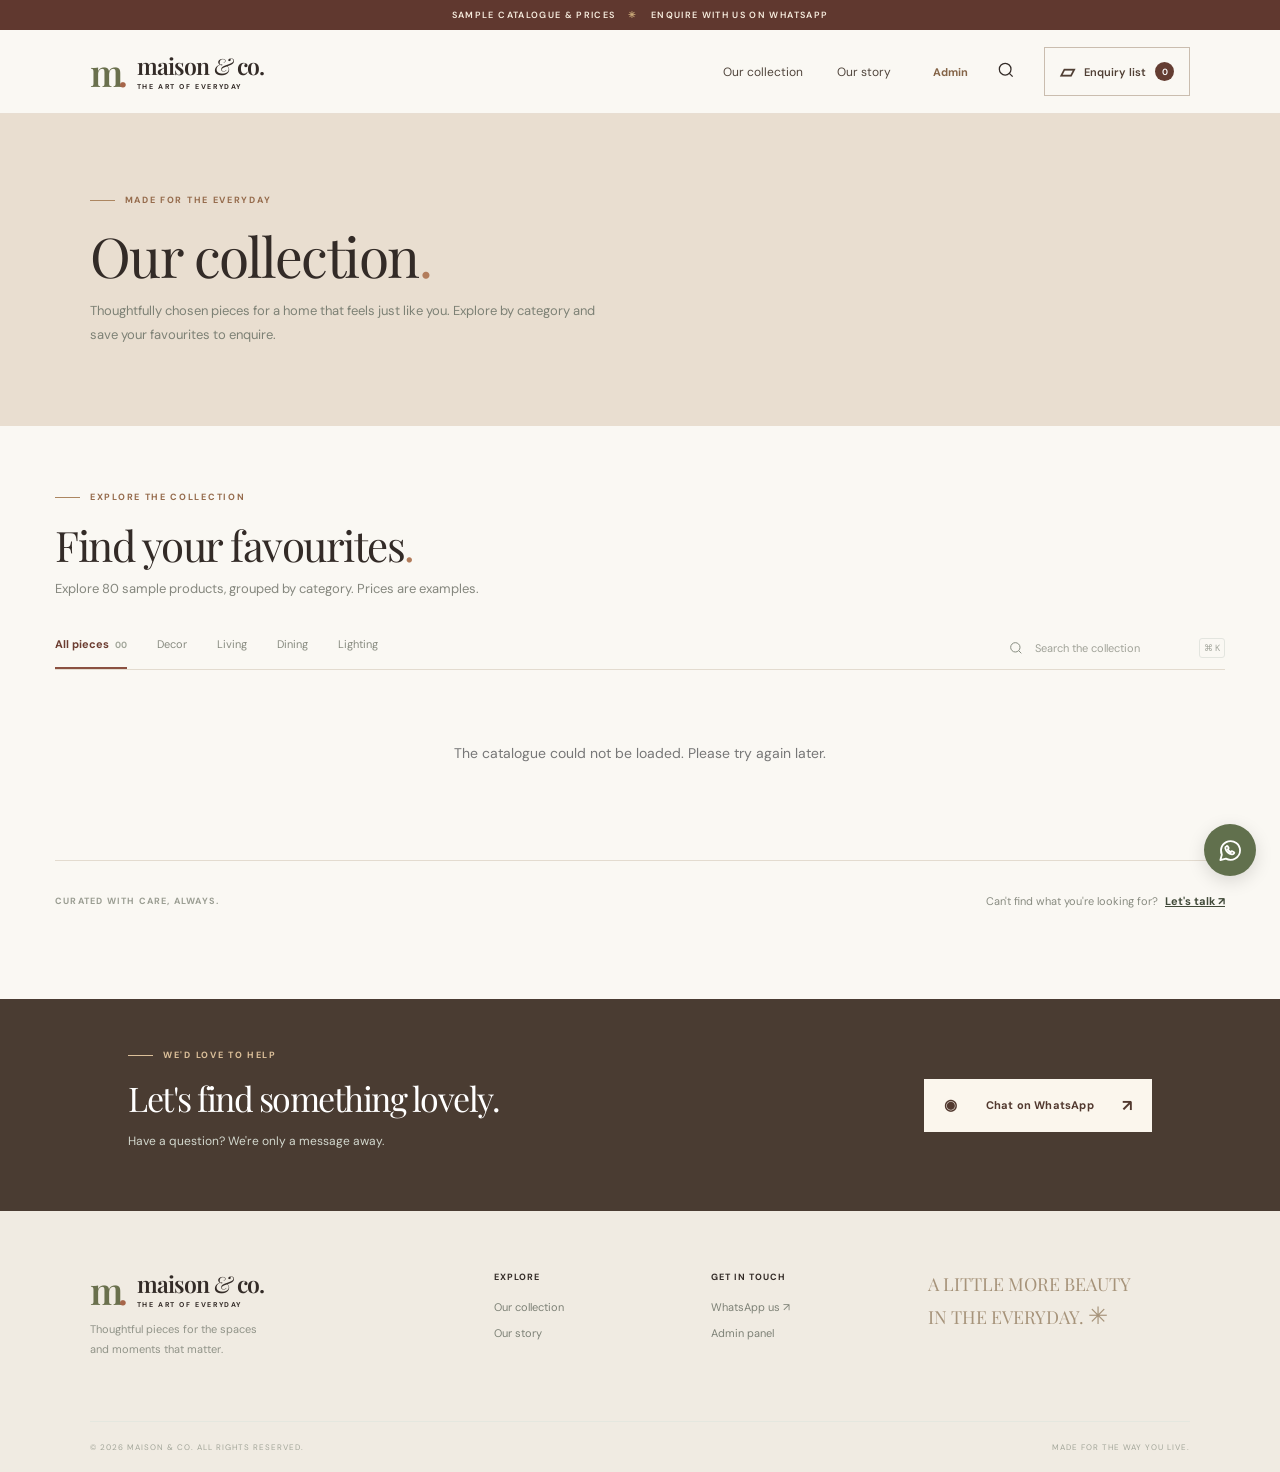
==== commit 99c945ab: "Add secured product dashboard and improve catalogue layout" ====
--- a/collection.html
+++ b/collection.html
@@ -10,8 +10,9 @@
   <div class="announcement">SAMPLE CATALOGUE & PRICES <span>✳</span> ENQUIRE WITH US ON WHATSAPP</div>
   <header class="site-header">
     <a href="index.html" class="brand" aria-label="Maison and Co home"><span class="brand-mark">m<span>.</span></span><span>maison <i>&</i> co.<small>THE ART OF EVERYDAY</small></span></a>
-    <nav class="main-nav" aria-label="Main navigation"><a href="collection.html">Our collection</a><a href="index.html#story">Our story</a></nav>
-    <div class="header-actions"><button class="manage-trigger" data-manage-products>+ <span>Manage products</span></button><button class="icon-button search-trigger" aria-label="Search products" title="Search products"><svg viewBox="0 0 24 24"><circle cx="11" cy="11" r="7"></circle><path d="m16 16 4 4"></path></svg></button><button class="enquiry-top" data-open-drawer><span class="bag-icon">▱</span> Enquiry list <span class="count">0</span></button><button class="menu-toggle icon-button" aria-label="Open menu" aria-expanded="false">☰</button></div>
+    <nav class="main-nav" id="mobile-navigation" aria-label="Main navigation"><div class="mobile-nav-head"><span>Explore <em>.</em></span><button type="button" class="mobile-nav-close" aria-label="Close menu">×</button></div><a href="collection.html">Our collection</a><a href="index.html#story">Our story</a></nav>
+    <div class="header-actions"><a class="manage-trigger" href="admin.html">Admin</a><button class="icon-button search-trigger" aria-label="Search products" title="Search products"><svg viewBox="0 0 24 24"><circle cx="11" cy="11" r="7"></circle><path d="m16 16 4 4"></path></svg></button><button class="enquiry-top" data-open-drawer><span class="bag-icon">▱</span> Enquiry list <span class="count">0</span></button><button class="menu-toggle icon-button" aria-label="Open menu" aria-expanded="false" aria-controls="mobile-navigation">☰</button></div>
+    <div class="nav-backdrop" hidden></div>
   </header>
   <main id="top">
     <div class="collection-intro"><div class="eyebrow muted"><span></span> MADE FOR THE EVERYDAY</div><h1>Our collection<span>.</span></h1><p>Thoughtfully chosen pieces for a home that feels just like you. Explore by category and save your favourites to enquire.</p></div>
@@ -23,24 +24,10 @@
     </section>
     <section class="contact-banner"><div><div class="eyebrow light"><span></span> WE'D LOVE TO HELP</div><h2>Let's find something lovely.</h2><p>Have a question? We're only a message away.</p></div><button class="button button-light" data-general-enquiry><span class="wa-icon">◉</span> Chat on WhatsApp <span>↗</span></button></section>
   </main>
-  <footer><div class="footer-main"><div><a href="index.html" class="brand footer-brand"><span class="brand-mark">m<span>.</span></span><span>maison <i>&</i> co.<small>THE ART OF EVERYDAY</small></span></a><p>Thoughtful pieces for the spaces<br>and moments that matter.</p></div><div><strong>EXPLORE</strong><a href="collection.html">Our collection</a><a href="index.html#story">Our story</a></div><div><strong>GET IN TOUCH</strong><button data-general-enquiry>WhatsApp us ↗</button><button data-manage-products>Manage products</button></div><div class="footer-note">A LITTLE MORE BEAUTY<br>IN THE EVERYDAY. <span>✳</span></div></div><div class="footer-bottom"><span>© 2026 MAISON & CO. ALL RIGHTS RESERVED.</span><span>MADE FOR THE WAY YOU LIVE.</span></div></footer>
+  <footer><div class="footer-main"><div><a href="index.html" class="brand footer-brand"><span class="brand-mark">m<span>.</span></span><span>maison <i>&</i> co.<small>THE ART OF EVERYDAY</small></span></a><p>Thoughtful pieces for the spaces<br>and moments that matter.</p></div><div><strong>EXPLORE</strong><a href="collection.html">Our collection</a><a href="index.html#story">Our story</a></div><div><strong>GET IN TOUCH</strong><button data-general-enquiry>WhatsApp us ↗</button><a href="admin.html">Admin panel</a></div><div class="footer-note">A LITTLE MORE BEAUTY<br>IN THE EVERYDAY. <span>✳</span></div></div><div class="footer-bottom"><span>© 2026 MAISON & CO. ALL RIGHTS RESERVED.</span><span>MADE FOR THE WAY YOU LIVE.</span></div></footer>
   <button class="floating-wa" data-general-enquiry aria-label="Chat on WhatsApp" title="Chat on WhatsApp"><svg viewBox="0 0 24 24"><path d="M20.5 11.8a8.5 8.5 0 0 1-12.6 7.4L3 20.5l1.3-4.8a8.5 8.5 0 1 1 16.2-3.9Z"></path><path d="M8.5 8.2c.3-.4.6-.4.8-.1l1 1.5c.2.3 0 .6-.3.9l-.4.4c.6 1.2 1.4 2 2.7 2.6l.5-.6c.2-.3.5-.4.8-.2l1.5.8c.3.2.4.5.2.8-.4.8-1.1 1.2-2 1.1-2.9-.5-5.2-2.6-5.9-5.4-.2-.7.2-1.4 1.1-1.8Z"></path></svg></button>
   <div class="overlay" id="overlay" hidden></div>
   <aside class="drawer" id="drawer" role="dialog" aria-modal="true" aria-labelledby="drawer-title" aria-hidden="true"><div class="drawer-head"><div><div class="eyebrow muted"><span></span> YOUR FAVOURITES</div><h2 id="drawer-title">Your enquiry list<span>.</span></h2></div><button class="close" data-close aria-label="Close enquiry list">×</button></div><p class="drawer-intro">A little list of things you love. Send it our way and we'll take it from there.</p><div id="drawer-items" class="drawer-items"></div><div class="drawer-footer"><label for="note">Anything else? <span>OPTIONAL</span></label><textarea id="note" placeholder="Ask us about availability, details, or anything else..."></textarea><button id="send-list" class="button button-dark full">Send enquiry on WhatsApp <span>↗</span></button><p>Opens WhatsApp with your message ready to send.</p></div></aside>
-  <div class="modal manager-modal" id="manager-modal" role="dialog" aria-modal="true" aria-labelledby="manager-title" aria-hidden="true">
-    <button class="close modal-close" data-close aria-label="Close product manager">×</button>
-    <div class="eyebrow muted"><span></span> YOUR CATALOGUE</div><h2 id="manager-title">Manage products<span>.</span></h2>
-    <p>Add your own products below. Products are saved in this browser on this device only.</p>
-    <form id="product-form">
-      <input type="hidden" id="edit-id">
-      <div class="form-grid"><div><label for="product-name">Product name *</label><input id="product-name" maxlength="80" placeholder="e.g. Handmade vase" required></div><div><label for="product-category">Category *</label><select id="product-category" required><option>Decor</option><option>Living</option><option>Dining</option><option>Lighting</option></select></div>
-      <div><label for="product-price">Price (₹) *</label><input id="product-price" type="number" min="0" step="0.01" placeholder="e.g. 1299" required></div><div><label for="product-image">Product photo</label><input id="product-image" type="file" accept="image/jpeg,image/png,image/webp"></div></div>
-      <label for="product-description">Short description</label><input id="product-description" maxlength="120" placeholder="Tell customers a little about it">
-      <small>JPG, PNG or WebP. Images are resized to save browser storage. Leave the photo blank when editing to keep the current one.</small>
-      <div class="error" id="product-error" role="alert"></div><div class="manager-actions"><button class="button button-dark" type="submit" id="save-product">Add product <span>↗</span></button><button type="button" id="cancel-edit" class="cancel-edit" hidden>Cancel edit</button></div>
-    </form>
-    <div class="manage-list-head"><strong>YOUR PRODUCTS</strong><span id="manager-count"></span></div><div id="manage-list" class="manage-list"></div>
-  </div>
   <div class="toast" role="status" aria-live="polite"></div>
   <script src="script.js"></script>
 </body></html>
--- a/style.css
+++ b/style.css
@@ -29,3 +29,34 @@
 .category-heading{border-bottom-color:#e1d8c9}.category-heading span{color:#aa8270}.category-heading em{color:#d17d68}
 .manager-modal,.drawer{background:#fffcf7}.manager-modal .button-dark,.drawer-footer .button-dark{background:#285e58}
 @media(max-width:640px){.hero-shade{background:linear-gradient(90deg,rgba(250,244,230,.96),rgba(250,239,217,.76) 60%,rgba(250,239,217,.16))}.category-group{padding:15px}.product-info{padding:12px 10px}.product-grid{gap:20px 10px}}
+
+/* Maison editorial palette: oxblood, parchment, olive and antique brass. */
+:root{--ink:#332b27;--olive:#53402f;--muted:#82766a;--cream:#f7f2e9;--line:#e3dbcf}
+body{background:#faf8f3;color:#332b27}
+.announcement{background:#60382f;color:#f7eddf}.announcement span{color:#c8a878}
+.site-header{background:#faf8f3;border-bottom:1px solid #e8ded2}.main-nav{margin-left:auto;margin-right:42px;gap:34px}.main-nav a{color:#50453c}.main-nav a:hover,.text-link:hover{color:#9d5c43}.brand-mark{color:#6a704d}.brand-mark span{color:#a66549}.manage-trigger{color:#856548}.count{background:#643d32}.enquiry-top{color:#503f34;border-color:#cabdaf}
+.hero{background-position:center 54%}.hero-shade{display:none}.hero-content{background:#f2e8db;width:min(49%,680px);height:100%;padding-top:106px}.hero h1 em,.story h2 em{color:#a05e47}.hero p{color:#75675a}.hero-note{color:#514a3b}
+.eyebrow{color:#956b4c}.eyebrow span{background:#ac8660}.button-dark{background:#52392f;color:#fff}.button-dark:hover{background:#735043}.button-light{color:#52392f}.section-heading h2 span,.drawer h2 span,.modal h2 span,.collection-intro h1 span{color:#b27c5b}
+.benefits{background:#faf8f3}.benefit-icon,.benefits>div:nth-child(2) .benefit-icon,.benefits>div:nth-child(3) .benefit-icon{color:#998052}.filter.active{border-bottom-color:#8b5141;color:#6c3d31}.filter:hover{color:#8b5141}
+.product-card,.product-card:nth-child(4n+1),.product-card:nth-child(4n+2),.product-card:nth-child(4n+3),.product-card:nth-child(4n+4){background:#fffdf9;border-color:#eae3d9;box-shadow:none}.product-card:hover{box-shadow:0 9px 24px rgba(83,60,42,.1)}
+.product-category,.product-card:nth-child(4n+2) .product-category,.product-card:nth-child(4n+3) .product-category,.product-card:nth-child(4n+4) .product-category{color:#a47f5d}.badge{background:#f3eadc;color:#805e43}.price{color:#55493e}.add-btn{color:#5e4638;border-color:#d4c5b7;background:#fffdf9}.add-btn:hover,.add-btn.added{color:#fff;background:#604236;border-color:#604236}
+.collection-intro{background:#e9ded0}.category-group,.category-group:nth-child(4n+2),.category-group:nth-child(4n+3),.category-group:nth-child(4n+4){background:#f7f2e9;border-color:#eae0d2}.category-heading{border-color:#ded2c3}.category-heading span{color:#9e8169}.category-heading em{color:#a5644d}
+.story{background:#eae1d2}.story-copy p{color:#766d60}.contact-banner{background:#4a3c32}.contact-banner .eyebrow{color:#dcc09a}.contact-banner .eyebrow span{background:#dcc09a}.button-light{background:#fbf6ed}.footer-note{color:#a6937a}footer{background:#f0ebe2}.floating-wa{background:#61704d}.manager-modal,.drawer{background:#faf8f3}.manager-modal .button-dark,.drawer-footer .button-dark{background:#52392f}.admin-bar{display:flex;justify-content:space-between;align-items:center;background:#eee8dc;padding:11px 13px;color:#5c6748;font-size:11px;margin:16px 0}.admin-bar button{border:0;background:none;color:#744f3e;text-decoration:underline;font-size:11px}.manager-subtitle{margin-bottom:18px}.manager-modal #admin-password{margin-bottom:12px}.site-header .main-nav{order:1}.header-actions{order:2}
+@media(max-width:900px){.main-nav{margin-right:20px;gap:18px}.hero-content{width:55%}}
+@media(max-width:640px){.main-nav{margin:0}.hero-shade{display:none}.hero{height:560px;background-position:63% center;display:flex;align-items:flex-end}.hero-content{width:100%;height:auto;max-width:none;background:#f2e8db;padding:28px 7% 32px}.hero h1{font-size:36px;margin:12px 0}.hero p{margin-bottom:18px}.hero-note{bottom:auto;top:18px;background:#f6eee2;padding:8px}.manage-trigger{font-size:11px}.category-group{padding:15px}}
+
+/* Compact navigation opens as a right-side drawer. */
+.mobile-nav-head{display:none}.nav-backdrop[hidden]{display:none}body.menu-open{overflow:hidden}
+@media(max-width:640px){
+ .site-header{z-index:20}
+ .main-nav{position:fixed;z-index:32;top:0;right:0;left:auto;bottom:0;width:min(340px,88vw);height:100dvh;display:flex;flex-direction:column;align-items:stretch;gap:0;margin:0;padding:0 26px 30px;background:#faf8f3;box-shadow:-12px 0 38px rgba(45,33,24,.15);transform:translateX(105%);visibility:hidden;pointer-events:none;transition:transform .26s ease,visibility .26s;overflow-y:auto}
+ .main-nav.open{display:flex;transform:translateX(0);visibility:visible;pointer-events:auto}
+ .mobile-nav-head{display:flex;align-items:center;justify-content:space-between;min-height:88px;border-bottom:1px solid #e5dbcf;margin-bottom:10px;font:400 27px var(--serif);letter-spacing:-.5px}
+ .mobile-nav-head em{font-style:normal;color:#ad7a59}
+ .mobile-nav-close{display:grid;place-items:center;width:40px;height:40px;border:1px solid #e4d9cc;border-radius:50%;background:transparent;color:#4e4037;font-size:26px;line-height:1}
+ .main-nav>a{font:400 21px var(--serif);color:#40342c;padding:21px 0;border-bottom:1px solid #e8e0d6}
+ .main-nav>a:after{content:'↗';float:right;font:400 17px var(--sans);color:#a38060}
+ .nav-backdrop{position:fixed;inset:0;z-index:31;background:rgba(32,24,20,.52)}
+ .menu-toggle{display:flex;align-items:center;justify-content:center;width:34px;height:34px;font-size:23px}
+}
+@media(prefers-reduced-motion:reduce){.main-nav{transition:none}}
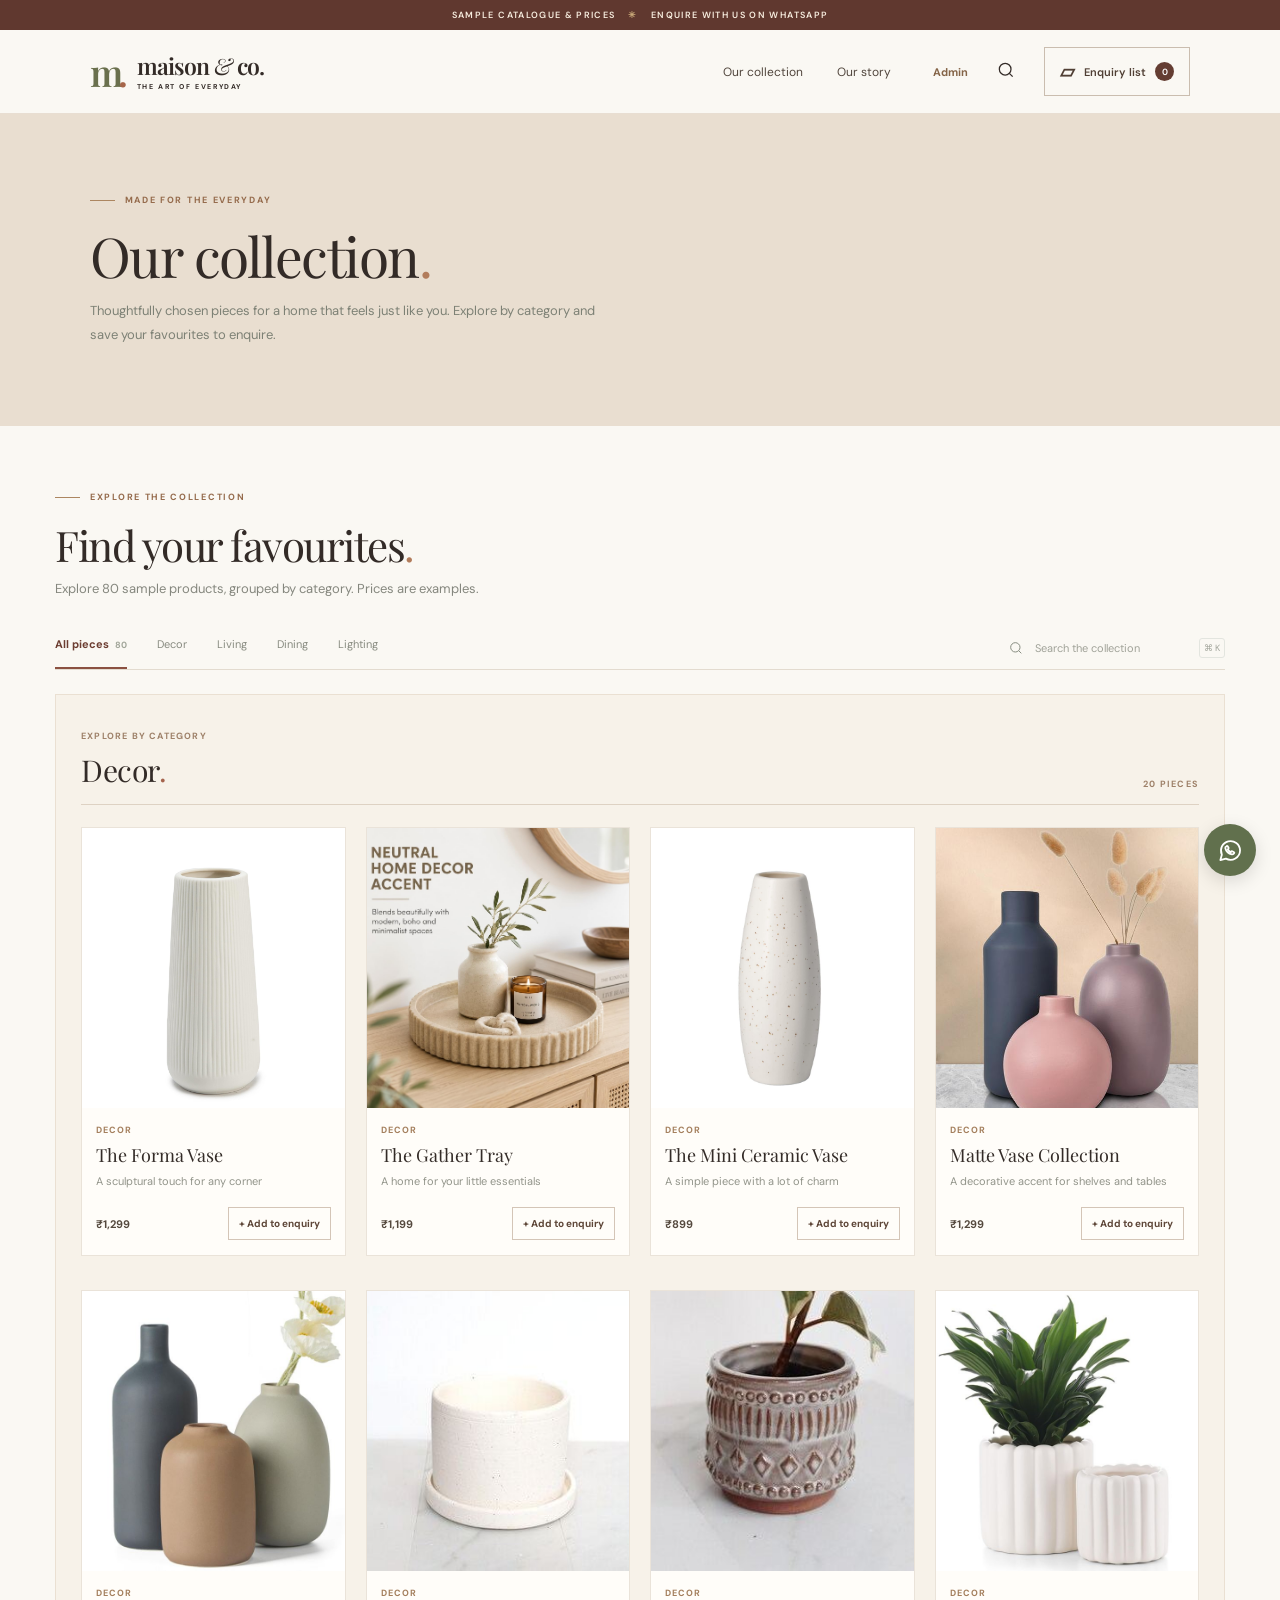
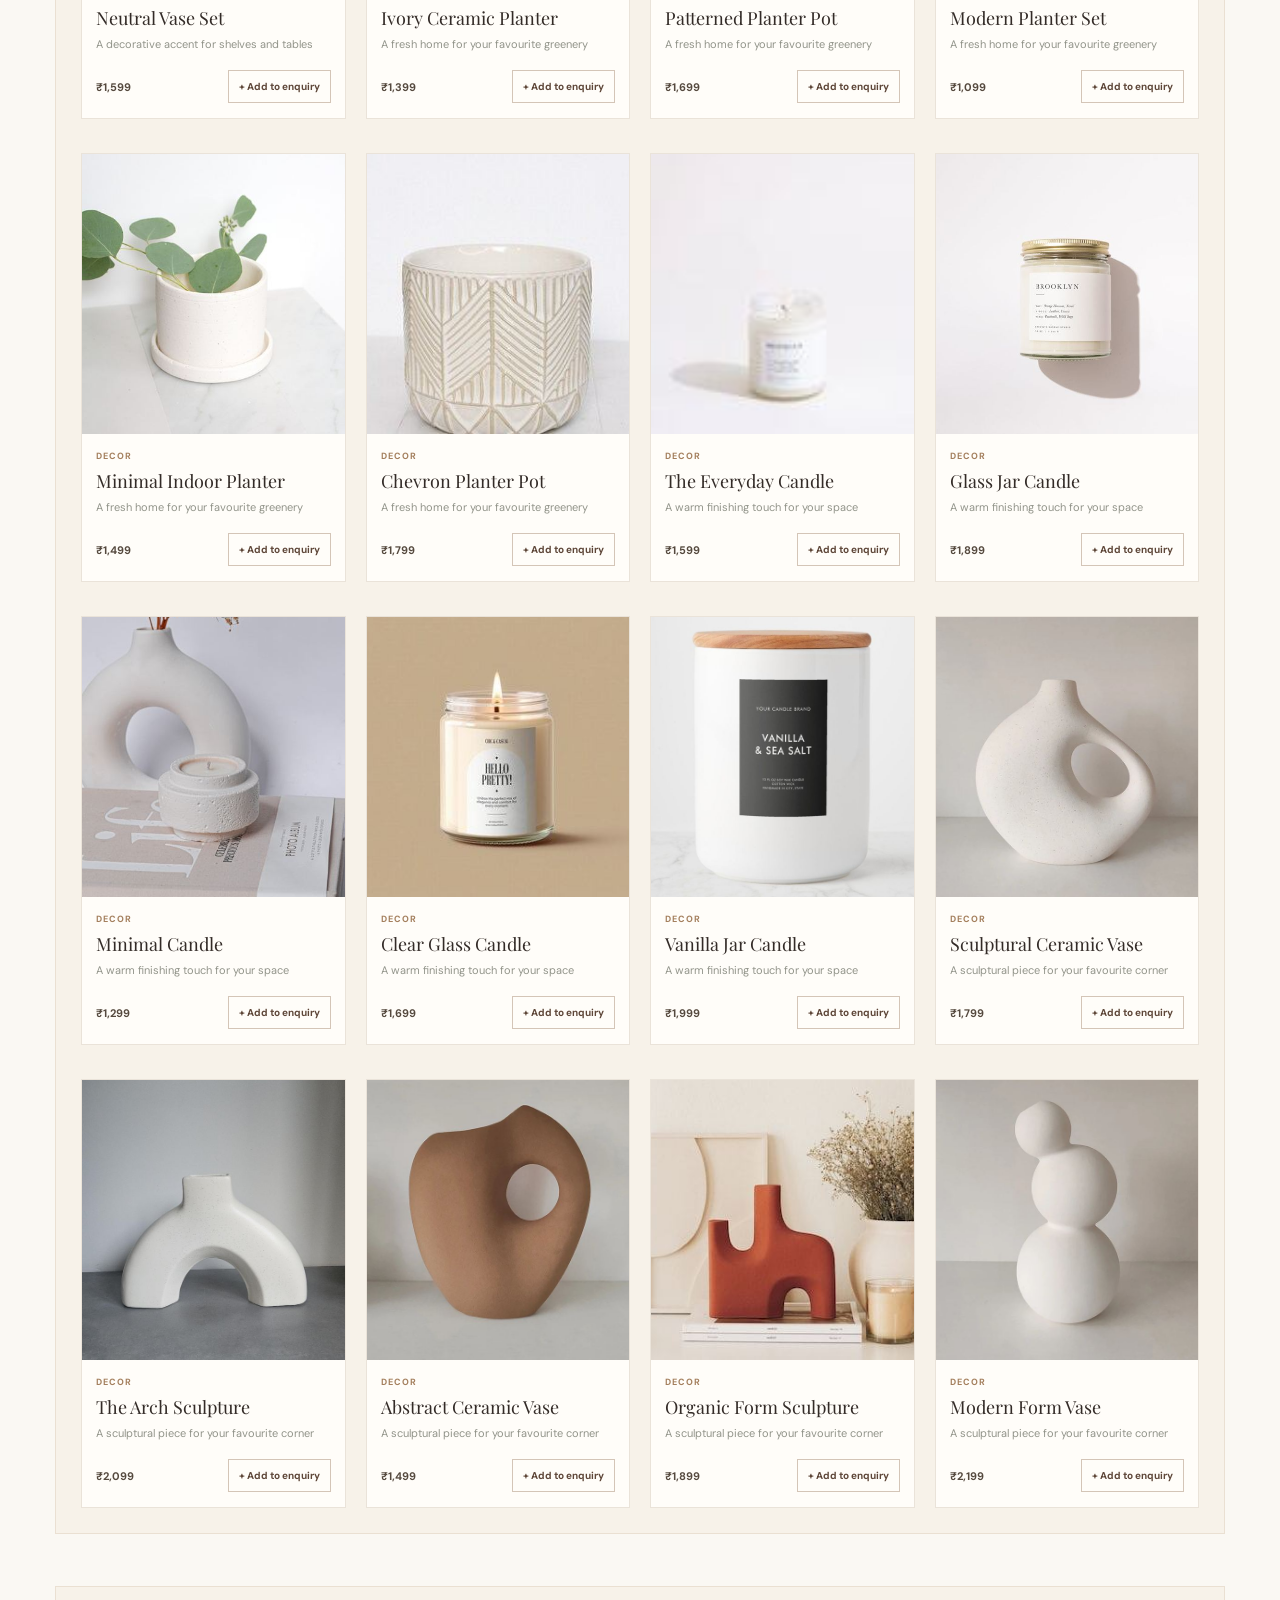
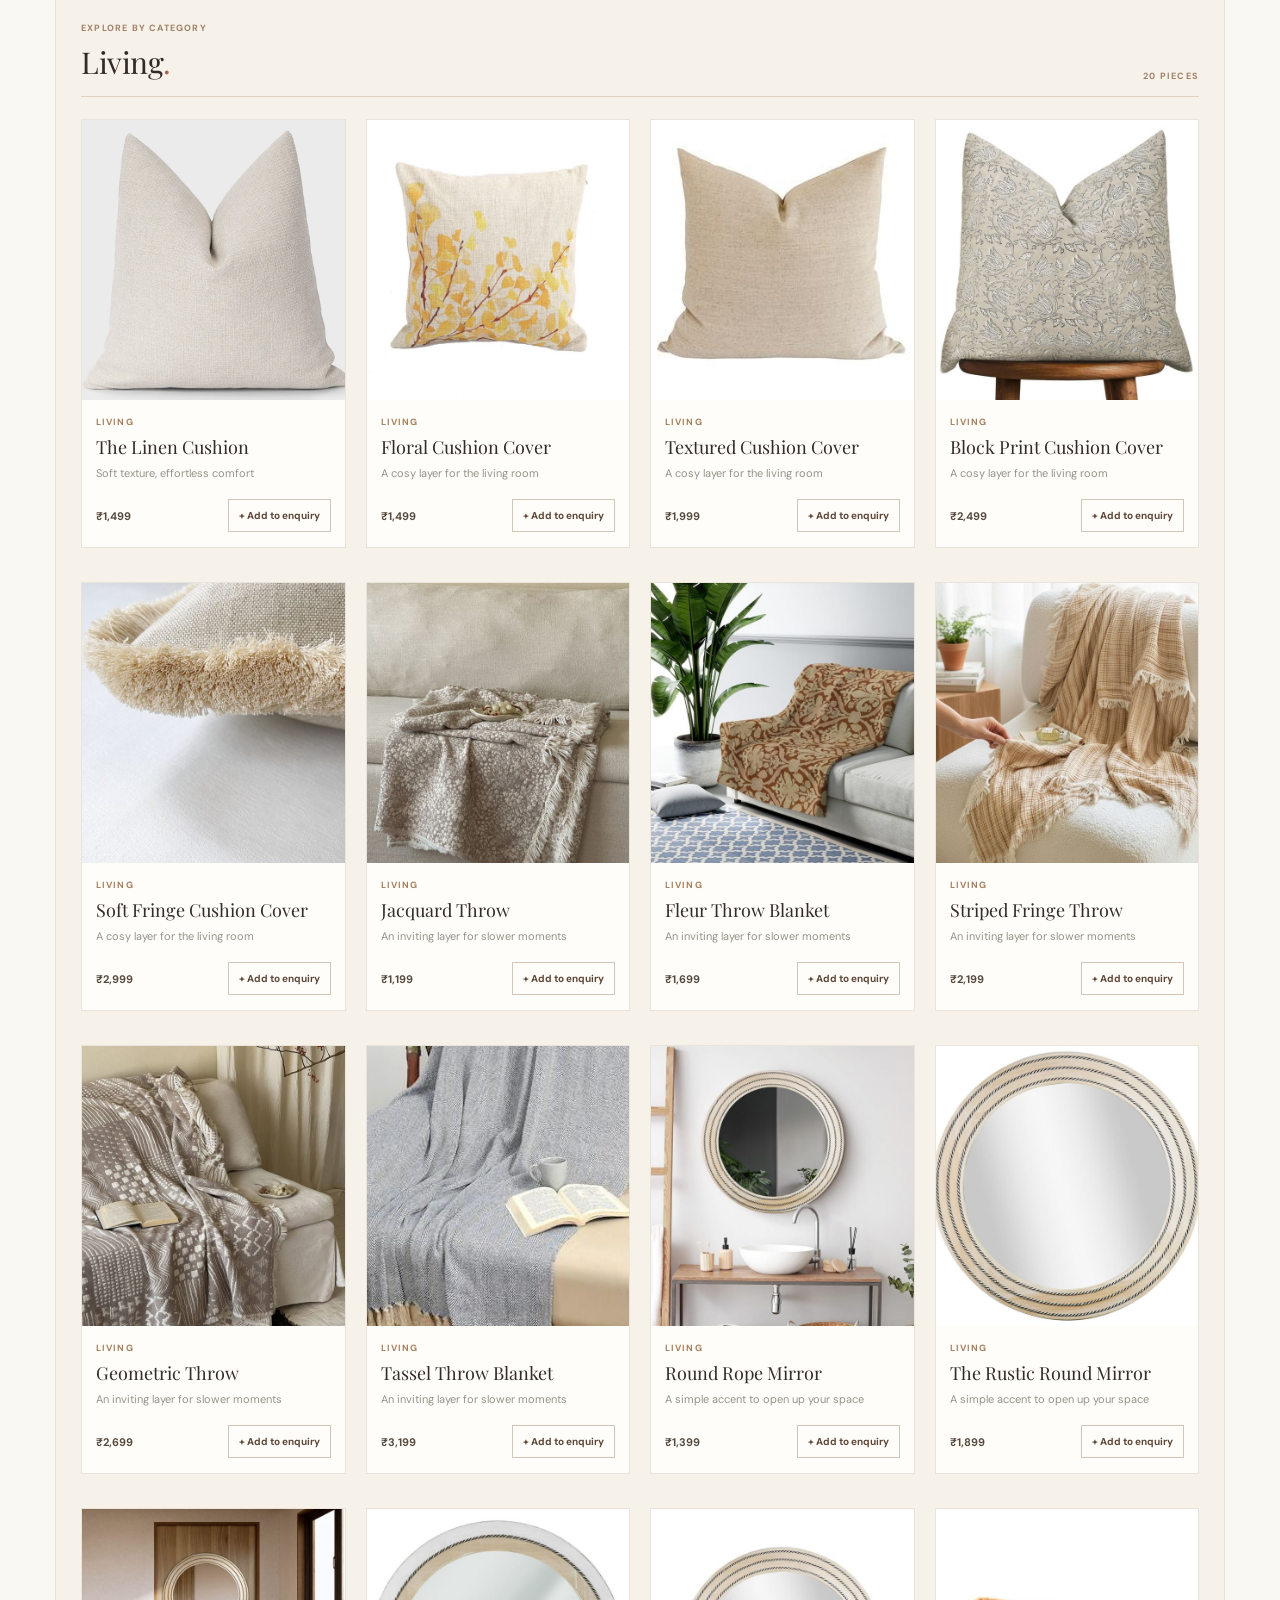
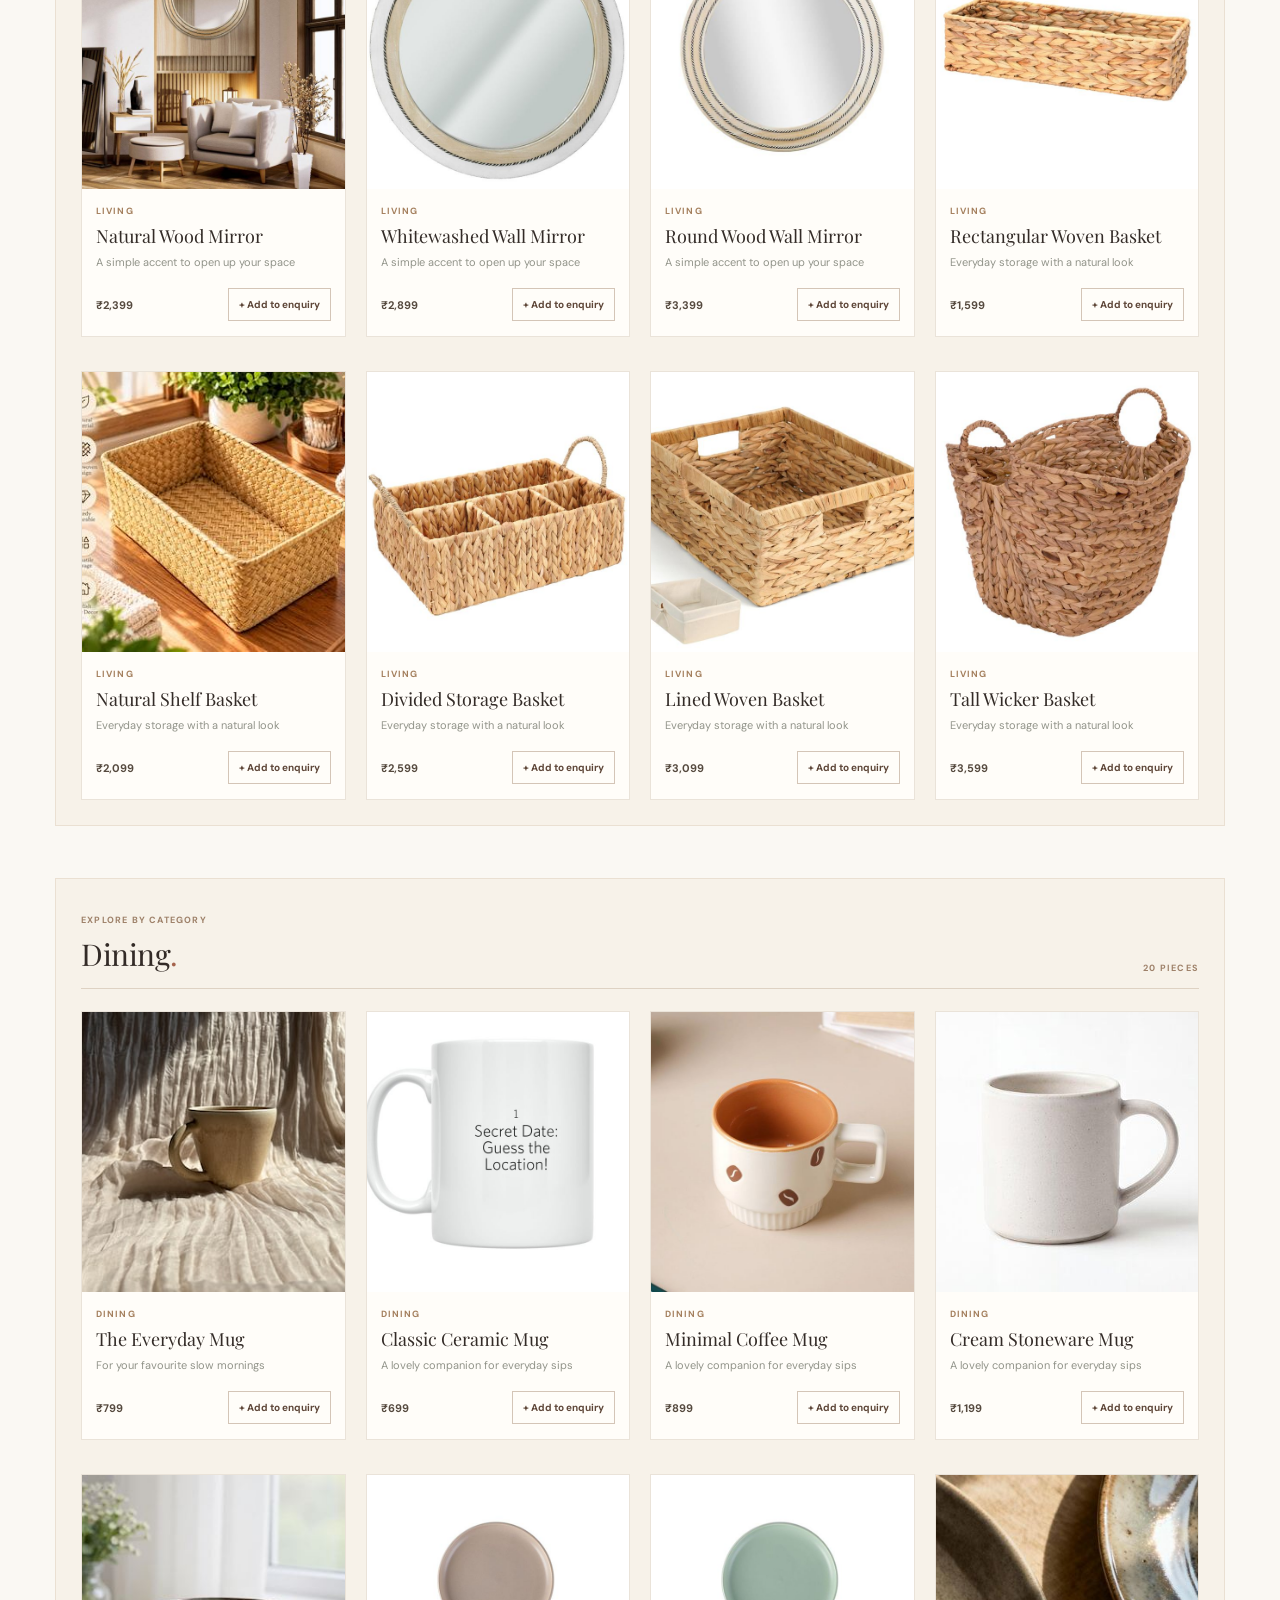
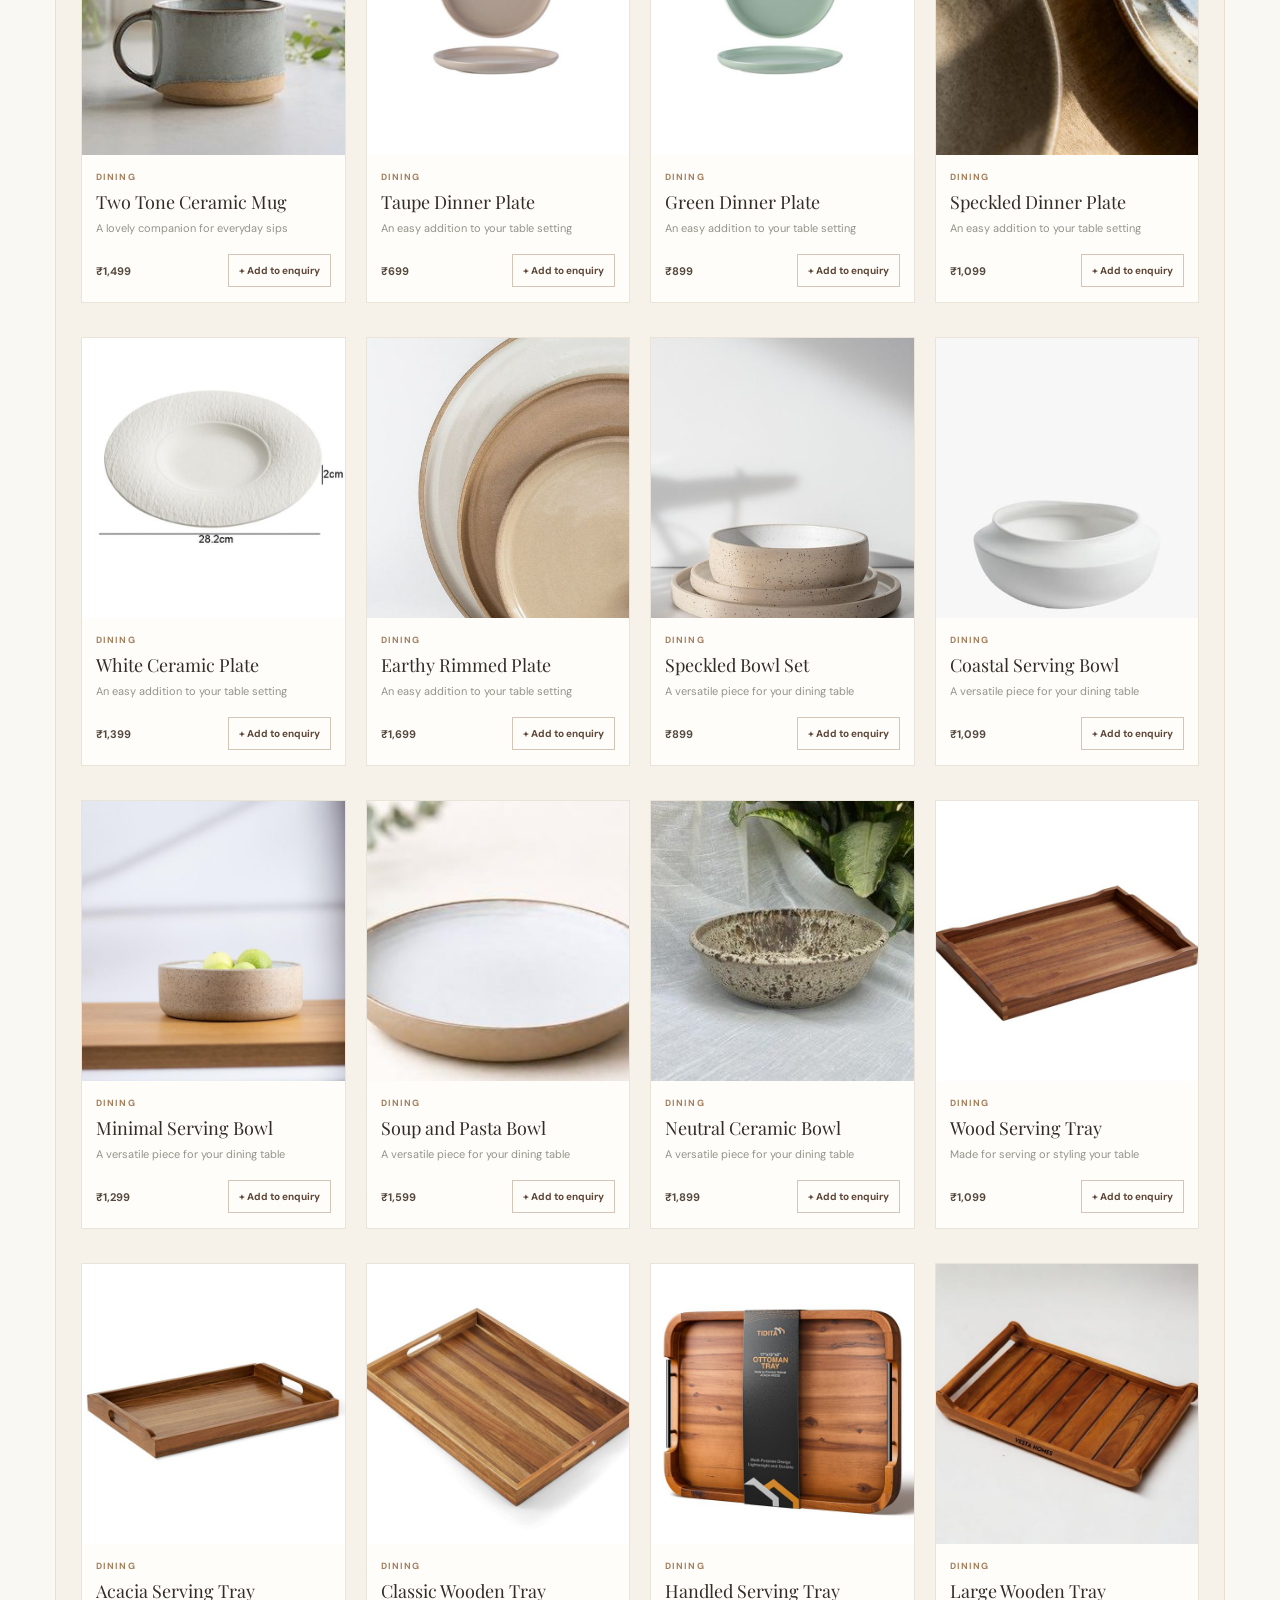
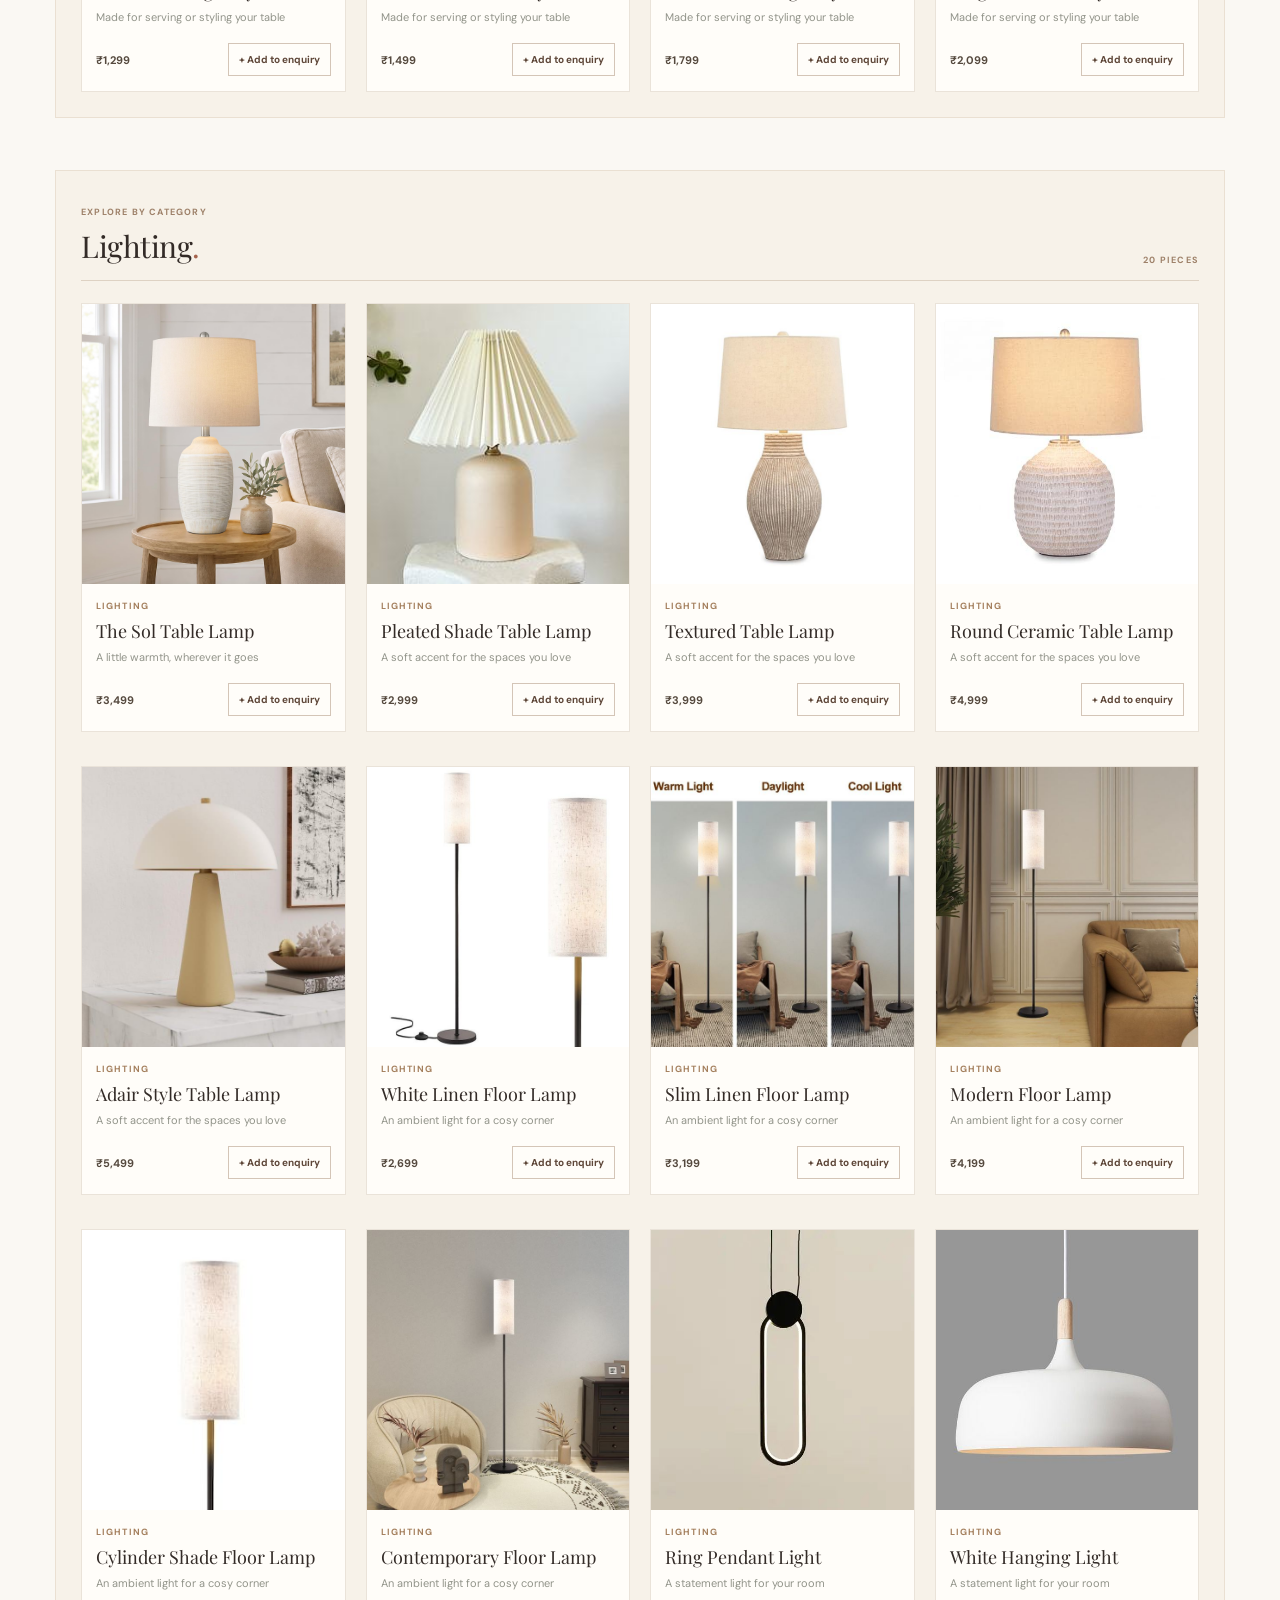
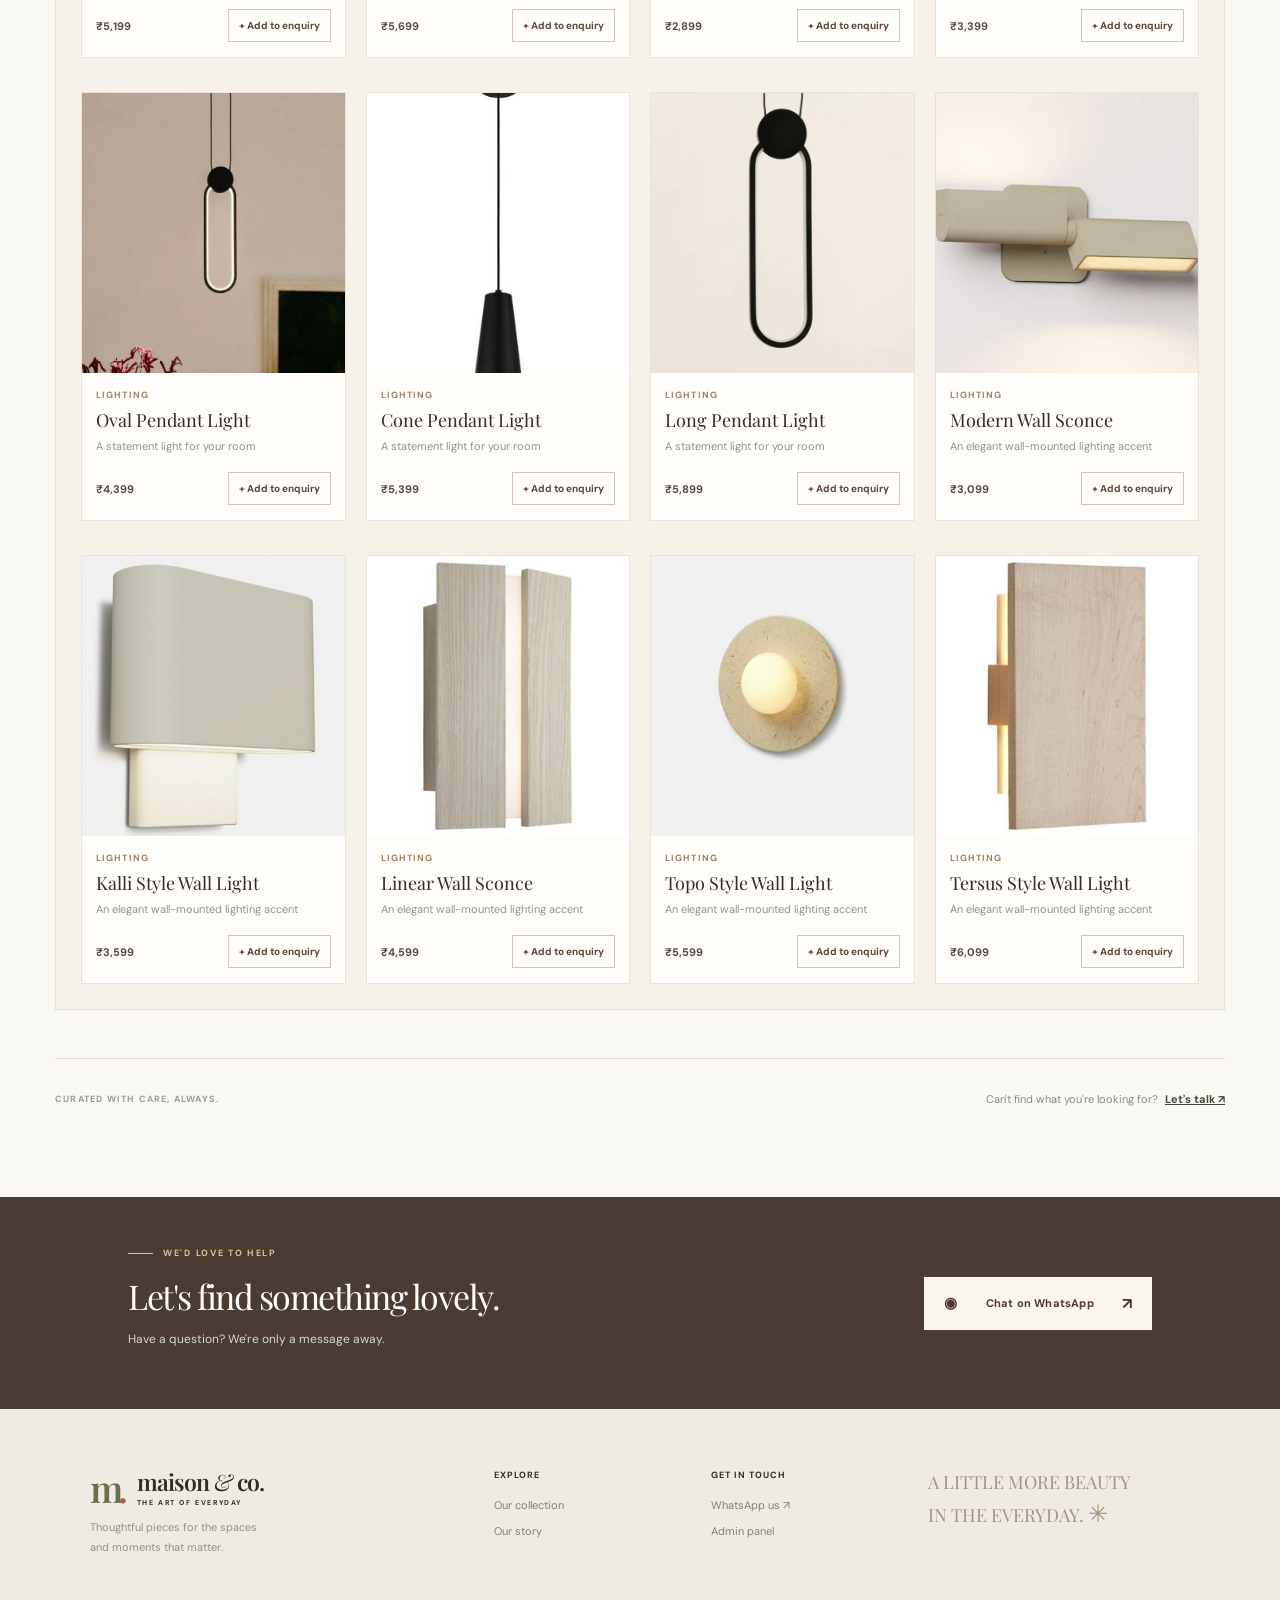
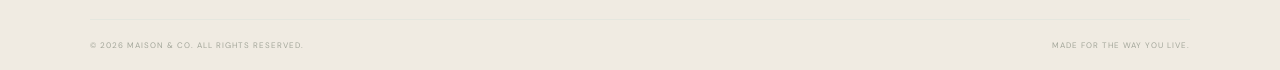
==== commit a3781682: "Show catalogue products on static hosting" ====
--- a/collection.html
+++ b/collection.html
@@ -29,5 +29,5 @@
   <div class="overlay" id="overlay" hidden></div>
   <aside class="drawer" id="drawer" role="dialog" aria-modal="true" aria-labelledby="drawer-title" aria-hidden="true"><div class="drawer-head"><div><div class="eyebrow muted"><span></span> YOUR FAVOURITES</div><h2 id="drawer-title">Your enquiry list<span>.</span></h2></div><button class="close" data-close aria-label="Close enquiry list">×</button></div><p class="drawer-intro">A little list of things you love. Send it our way and we'll take it from there.</p><div id="drawer-items" class="drawer-items"></div><div class="drawer-footer"><label for="note">Anything else? <span>OPTIONAL</span></label><textarea id="note" placeholder="Ask us about availability, details, or anything else..."></textarea><button id="send-list" class="button button-dark full">Send enquiry on WhatsApp <span>↗</span></button><p>Opens WhatsApp with your message ready to send.</p></div></aside>
   <div class="toast" role="status" aria-live="polite"></div>
-  <script src="script.js"></script>
+  <script src="script.js?v=2"></script>
 </body></html>
